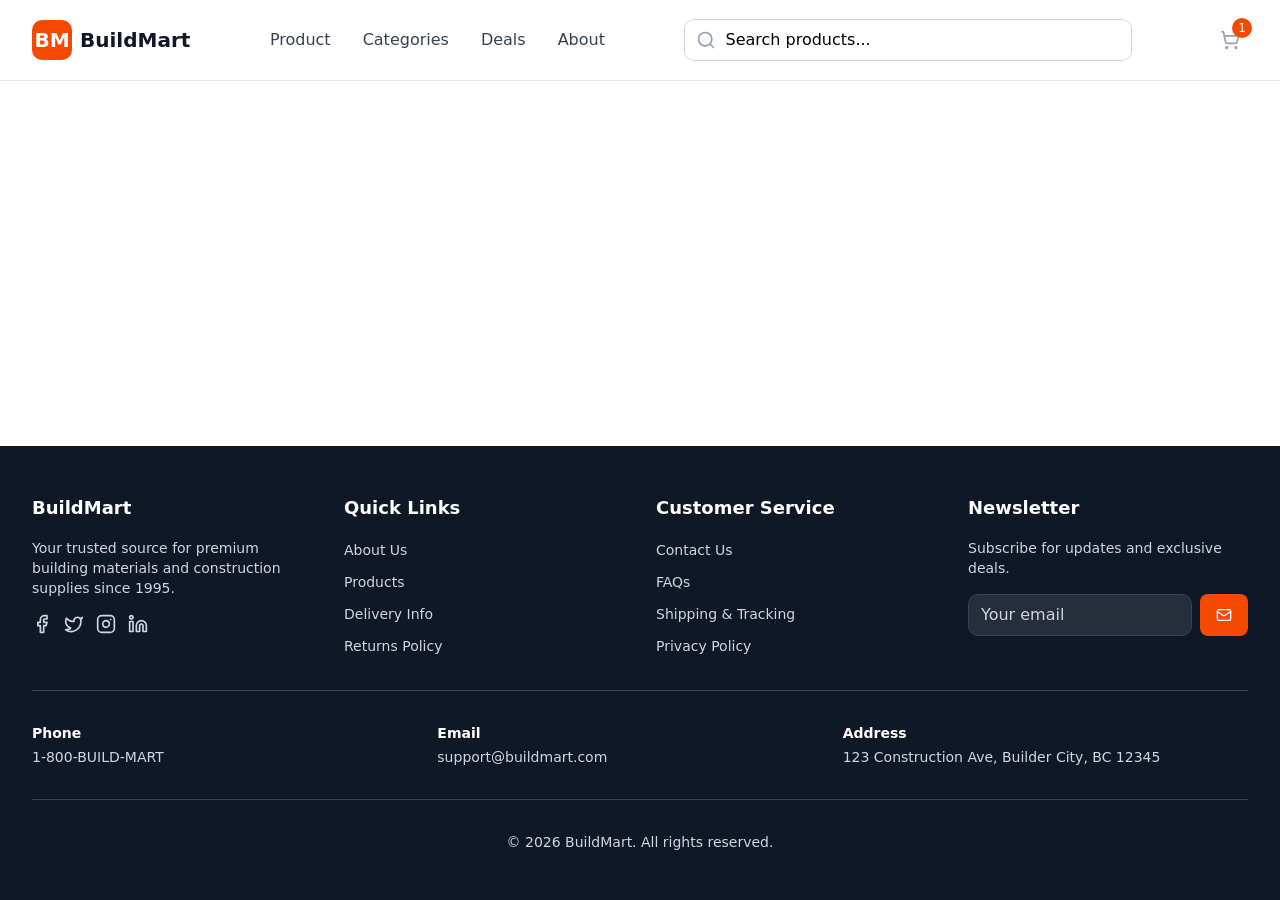
==== pages/about.html @ cc8337c7 "added deals page" ====
<!DOCTYPE html>
<html lang="en">
<head>
    <meta charset="UTF-8">
    <meta name="viewport" content="width=device-width, initial-scale=1.0">
    <title>E-commerce Website Design</title>
    <link rel="stylesheet" href="../style.css">
</head>
<body>
<div class="min-h-screen flex flex-col">
    <header class="sticky top-0 z-100  border-b border-gray-200 bg-white">
        <div class="max-w-7xl mx-auto px-4 md:px-6 lg:px-8">
            <div class="flex items-center justify-between h-16 md:h-20 gap-4">
                <a class="flex items-center flex-shrink-0 gap-2" href="../pages/index.html">
                    <div class="flex items-center justify-center size-10 rounded-[10px] bg-[#F54900]">
                        <span class="text-white font-bold text-xl ">BM</span>
                    </div>
                    <span class="hidden lg:block text-xl font-bold text-[#101828]">BuildMart</span>
                </a>
                <nav class="hidden md:flex items-center gap-8 ">
                    <a class="text-[#364153] hover:text-[#F54900] transition-colors" href="../pages/index.html">Product</a>
                    <a class="text-[#364153] hover:text-[#F54900] transition-colors" href="../pages/categories.html">Categories</a>
                    <a class="text-[#364153] hover:text-[#F54900] transition-colors" href="../pages/deals.html">Deals</a>
                    <a class="text-[#364153] hover:text-[#F54900] transition-colors" href="../pages/about.html">About</a>
                </nav>
                <div class="hidden md:flex flex-1 items-center max-w-md">
                    <div class="relative w-full">
                        <svg xmlns="http://www.w3.org/2000/svg" width="24" height="24" viewBox="0 0 24 24" fill="none" stroke="currentColor" stroke-width="2" stroke-linecap="round" stroke-linejoin="round" class="size-5 text-[#99A1AF] absolute left-3 top-1/2 -translate-y-1/2">
                            <path d="m21 21-4.34-4.34"/><circle cx="11" cy="11" r="8"/>
                        </svg>
                        <input type="text" placeholder="Search products..." class="w-full pl-10 py-2 pr-4 border border-[#D1D5DC] rounded-[10px] focus:outline-none  focus:ring-2 focus:ring-[#F54900] focus:border-transparent">
                    </div>
                </div>
                <div class="flex items-center flex-shrink-0 gap-3">
                    <button class="p-2 text-[#99A1AF] hover:text-[#F54900] transition-colors md:hidden">
                        <svg xmlns="http://www.w3.org/2000/svg" width="24" height="24" viewBox="0 0 24 24" fill="none" stroke="currentColor" stroke-width="2" stroke-linecap="round" stroke-linejoin="round" class="size-5 ">
                            <path d="m21 21-4.34-4.34"/><circle cx="11" cy="11" r="8"/>
                        </svg>
                    </button>
                    <a class="relative p-2 text-[#99A1AF] hover:text-[#F54900] transition-colors" href="../pages/cart.html">
                        <svg xmlns="http://www.w3.org/2000/svg" width="24" height="24" viewBox="0 0 24 24" fill="none" stroke="currentColor" stroke-width="2" stroke-linecap="round" stroke-linejoin="round" class="size-5 "><circle cx="8" cy="21" r="1"/><circle cx="19" cy="21" r="1"/>
                            <path d="M2.05 2.05h2l2.66 12.42a2 2 0 0 0 2 1.58h9.78a2 2 0 0 0 1.95-1.57l1.65-7.43H5.12"/>
                        </svg>
                        <span class="absolute flex items-center justify-center -top-1 -right-1 bg-[#F54900] text-white text-xs size-5 rounded-full">
                    1
                    </span>
                    </a>
                    <button class="p-2 text-[#99A1AF] hover:text-[#F54900] transition-colors md:hidden">
                        <svg xmlns="http://www.w3.org/2000/svg" width="24" height="24" viewBox="0 0 24 24" fill="none" stroke="currentColor" stroke-width="2" stroke-linecap="round" stroke-linejoin="round" class="size-5 "><path d="M4 5h16"/>
                            <path d="M4 12h16"/><path d="M4 19h16"/>
                        </svg>
                    </button>
                </div>
            </div>
        </div>
    </header>
    <main class="flex-1 bg-white text-[#4A5565]">
        <div class="max-w-7xl mx-auto px-4 md:px-6 lg:px-8 py-8">
        </div>
    </main>
    <footer class="bg-[#101828] text-[#D1D5DC] mt-auto w-full">
        <div class="flex flex-col max-w-7xl mx-auto  px-6 lg:px-8 py-12 gap-8">
            <div class="grid grid-cols-1 md:grid-cols-2 lg:grid-cols-4 gap-8 ">
                <div class="flex flex-col gap-4">
                    <h3 class="text-white font-bold text-lg">BuildMart</h3>
                    <p class="text-sm">Your trusted source for premium building materials and construction supplies since 1995.</p>
                    <div class="flex gap-3">
                        <a class="hover:text-[#F54900] transition" href="#">
                            <svg xmlns="http://www.w3.org/2000/svg" width="24" height="24" viewBox="0 0 24 24" fill="none" stroke="currentColor" stroke-width="2" stroke-linecap="round" stroke-linejoin="round" class="size-5">
                                <path d="M18 2h-3a5 5 0 0 0-5 5v3H7v4h3v8h4v-8h3l1-4h-4V7a1 1 0 0 1 1-1h3z"/>
                            </svg>
                        </a>
                        <a class="hover:text-[#F54900] transition" href="#">
                            <svg xmlns="http://www.w3.org/2000/svg" width="24" height="24" viewBox="0 0 24 24" fill="none" stroke="currentColor" stroke-width="2" stroke-linecap="round" stroke-linejoin="round" class="size-5">
                                <path d="M22 4s-.7 2.1-2 3.4c1.6 10-9.4 17.3-18 11.6 2.2.1 4.4-.6 6-2C3 15.5.5 9.6 3 5c2.2 2.6 5.6 4.1 9 4-.9-4.2 4-6.6 7-3.8 1.1 0 3-1.2 3-1.2z"/>
                            </svg>
                        </a>
                        <a class="hover:text-[#F54900] transition" href="#">
                            <svg xmlns="http://www.w3.org/2000/svg" width="24" height="24" viewBox="0 0 24 24" fill="none" stroke="currentColor" stroke-width="2" stroke-linecap="round" stroke-linejoin="round" class="size-5"><rect width="20" height="20" x="2" y="2" rx="5" ry="5"/>
                                <path d="M16 11.37A4 4 0 1 1 12.63 8 4 4 0 0 1 16 11.37z"/><line x1="17.5" x2="17.51" y1="6.5" y2="6.5"/>
                            </svg>
                        </a>
                        <a class="hover:text-[#F54900] transition" href="#">
                            <svg xmlns="http://www.w3.org/2000/svg" width="24" height="24" viewBox="0 0 24 24" fill="none" stroke="currentColor" stroke-width="2" stroke-linecap="round" stroke-linejoin="round" class="size-5">
                                <path d="M16 8a6 6 0 0 1 6 6v7h-4v-7a2 2 0 0 0-2-2 2 2 0 0 0-2 2v7h-4v-7a6 6 0 0 1 6-6z"/><rect width="4" height="12" x="2" y="9"/><circle cx="4" cy="4" r="2"/>
                            </svg>
                        </a>
                    </div>
                </div>
                <div class="flex flex-col gap-4">
                    <h3 class="text-white font-bold text-lg">Quick Links</h3>
                    <ul class="space-y-2">
                        <li>
                            <a href="#" class="hover:text-[#F54900] transition text-sm">About Us</a>
                        </li>
                        <li>
                            <a href="#" class="hover:text-[#F54900] transition text-sm">Products</a>
                        </li>
                        <li>
                            <a href="#" class="hover:text-[#F54900] transition text-sm">Delivery Info</a>
                        </li>
                        <li>
                            <a href="#" class="hover:text-[#F54900] transition text-sm">Returns Policy</a>
                        </li>
                    </ul>
                </div>
                <div class="flex flex-col gap-4">
                    <h3 class="text-white font-bold text-lg">Customer Service</h3>
                    <ul class="space-y-2">
                        <li>
                            <a href="#" class="hover:text-[#F54900] transition text-sm">Contact Us</a>
                        </li>
                        <li>
                            <a href="#" class="hover:text-[#F54900] transition text-sm">FAQs</a>
                        </li>
                        <li>
                            <a href="#" class="hover:text-[#F54900] transition text-sm">Shipping & Tracking</a>
                        </li>
                        <li>
                            <a href="#" class="hover:text-[#F54900] transition text-sm">Privacy Policy</a>
                        </li>
                    </ul>
                </div>
                <div class="flex flex-col gap-4">
                    <h3 class="text-white font-bold text-lg">Newsletter</h3>
                    <p class="text-sm">Subscribe for updates and exclusive deals.</p>
                    <div class="flex gap-2">
                        <input type="email" placeholder="Your email" class="flex-1 min-w-0 px-3 py-2 bg-[#262e3b] border border-[#364153] rounded-[10px] focus:outline-none  focus:ring-2 focus:ring-[#F54900] focus:border-transparent">
                        <button class="px-4 py-2 bg-[#F54900] hover:bg-[#b53600] text-white rounded-lg transition">
                            <svg xmlns="http://www.w3.org/2000/svg" width="24" height="24" viewBox="0 0 24 24" fill="none" stroke="currentColor" stroke-width="2" stroke-linecap="round" stroke-linejoin="round" class="size-4">
                                <path d="m22 7-8.991 5.727a2 2 0 0 1-2.009 0L2 7"/><rect x="2" y="4" width="20" height="16" rx="2"/>
                            </svg>
                        </button>
                    </div>
                </div>
            </div>
            <div class="pt-8 border-t border-[#364153]">
                <div class="grid grid-cols-1 md:grid-cols-3">
                    <div class="flex flex-col gap-1">
                        <p class="text-white font-semibold text-sm">Phone</p>
                        <p class="text-sm">1-800-BUILD-MART</p>
                    </div>
                    <div class="flex flex-col gap-1">
                        <p class="text-white font-semibold text-sm">Email</p>
                        <p class="text-sm">support@buildmart.com</p>
                    </div>
                    <div class="flex flex-col gap-1">
                        <p class="text-white font-semibold text-sm">Address</p>
                        <p class="text-sm">123 Construction Ave, Builder City, BC 12345</p>
                    </div>
                </div>
            </div>
            <div class="border-t border-[#364153] pt-8 text-sm text-center">
                <p>© 2026 BuildMart. All rights reserved.</p>
            </div>
        </div>
    </footer>
</div>
<script src="../scripts/script.js"></script>
</body>
</html>
---- style.css ----
/*! tailwindcss v4.2.1 | MIT License | https://tailwindcss.com */
@layer properties;
@layer theme, base, components, utilities;
@layer theme {
  :root, :host {
    --font-sans: ui-sans-serif, system-ui, sans-serif, "Apple Color Emoji",
      "Segoe UI Emoji", "Segoe UI Symbol", "Noto Color Emoji";
    --font-mono: ui-monospace, SFMono-Regular, Menlo, Monaco, Consolas, "Liberation Mono",
      "Courier New", monospace;
    --color-red-700: oklch(50.5% 0.213 27.518);
    --color-orange-600: oklch(64.6% 0.222 41.116);
    --color-orange-700: oklch(55.3% 0.195 38.402);
    --color-yellow-400: oklch(85.2% 0.199 91.936);
    --color-blue-500: oklch(62.3% 0.214 259.815);
    --color-blue-950: oklch(28.2% 0.091 267.935);
    --color-gray-100: oklch(96.7% 0.003 264.542);
    --color-gray-200: oklch(92.8% 0.006 264.531);
    --color-gray-300: oklch(87.2% 0.01 258.338);
    --color-gray-500: oklch(55.1% 0.027 264.364);
    --color-gray-600: oklch(44.6% 0.03 256.802);
    --color-gray-900: oklch(21% 0.034 264.665);
    --color-black: #000;
    --color-white: #fff;
    --spacing: 0.25rem;
    --container-md: 28rem;
    --container-7xl: 80rem;
    --text-xs: 0.75rem;
    --text-xs--line-height: calc(1 / 0.75);
    --text-sm: 0.875rem;
    --text-sm--line-height: calc(1.25 / 0.875);
    --text-lg: 1.125rem;
    --text-lg--line-height: calc(1.75 / 1.125);
    --text-xl: 1.25rem;
    --text-xl--line-height: calc(1.75 / 1.25);
    --text-2xl: 1.5rem;
    --text-2xl--line-height: calc(2 / 1.5);
    --text-4xl: 2.25rem;
    --text-4xl--line-height: calc(2.5 / 2.25);
    --font-weight-medium: 500;
    --font-weight-semibold: 600;
    --font-weight-bold: 700;
    --radius-lg: 0.5rem;
    --default-transition-duration: 150ms;
    --default-transition-timing-function: cubic-bezier(0.4, 0, 0.2, 1);
    --default-font-family: var(--font-sans);
    --default-mono-font-family: var(--font-mono);
  }
}
@layer base {
  *, ::after, ::before, ::backdrop, ::file-selector-button {
    box-sizing: border-box;
    margin: 0;
    padding: 0;
    border: 0 solid;
  }
  html, :host {
    line-height: 1.5;
    -webkit-text-size-adjust: 100%;
    tab-size: 4;
    font-family: var(--default-font-family, ui-sans-serif, system-ui, sans-serif, "Apple Color Emoji", "Segoe UI Emoji", "Segoe UI Symbol", "Noto Color Emoji");
    font-feature-settings: var(--default-font-feature-settings, normal);
    font-variation-settings: var(--default-font-variation-settings, normal);
    -webkit-tap-highlight-color: transparent;
  }
  hr {
    height: 0;
    color: inherit;
    border-top-width: 1px;
  }
  abbr:where([title]) {
    -webkit-text-decoration: underline dotted;
    text-decoration: underline dotted;
  }
  h1, h2, h3, h4, h5, h6 {
    font-size: inherit;
    font-weight: inherit;
  }
  a {
    color: inherit;
    -webkit-text-decoration: inherit;
    text-decoration: inherit;
  }
  b, strong {
    font-weight: bolder;
  }
  code, kbd, samp, pre {
    font-family: var(--default-mono-font-family, ui-monospace, SFMono-Regular, Menlo, Monaco, Consolas, "Liberation Mono", "Courier New", monospace);
    font-feature-settings: var(--default-mono-font-feature-settings, normal);
    font-variation-settings: var(--default-mono-font-variation-settings, normal);
    font-size: 1em;
  }
  small {
    font-size: 80%;
  }
  sub, sup {
    font-size: 75%;
    line-height: 0;
    position: relative;
    vertical-align: baseline;
  }
  sub {
    bottom: -0.25em;
  }
  sup {
    top: -0.5em;
  }
  table {
    text-indent: 0;
    border-color: inherit;
    border-collapse: collapse;
  }
  :-moz-focusring {
    outline: auto;
  }
  progress {
    vertical-align: baseline;
  }
  summary {
    display: list-item;
  }
  ol, ul, menu {
    list-style: none;
  }
  img, svg, video, canvas, audio, iframe, embed, object {
    display: block;
    vertical-align: middle;
  }
  img, video {
    max-width: 100%;
    height: auto;
  }
  button, input, select, optgroup, textarea, ::file-selector-button {
    font: inherit;
    font-feature-settings: inherit;
    font-variation-settings: inherit;
    letter-spacing: inherit;
    color: inherit;
    border-radius: 0;
    background-color: transparent;
    opacity: 1;
  }
  :where(select:is([multiple], [size])) optgroup {
    font-weight: bolder;
  }
  :where(select:is([multiple], [size])) optgroup option {
    padding-inline-start: 20px;
  }
  ::file-selector-button {
    margin-inline-end: 4px;
  }
  ::placeholder {
    opacity: 1;
  }
  @supports (not (-webkit-appearance: -apple-pay-button))  or (contain-intrinsic-size: 1px) {
    ::placeholder {
      color: currentcolor;
      @supports (color: color-mix(in lab, red, red)) {
        color: color-mix(in oklab, currentcolor 50%, transparent);
      }
    }
  }
  textarea {
    resize: vertical;
  }
  ::-webkit-search-decoration {
    -webkit-appearance: none;
  }
  ::-webkit-date-and-time-value {
    min-height: 1lh;
    text-align: inherit;
  }
  ::-webkit-datetime-edit {
    display: inline-flex;
  }
  ::-webkit-datetime-edit-fields-wrapper {
    padding: 0;
  }
  ::-webkit-datetime-edit, ::-webkit-datetime-edit-year-field, ::-webkit-datetime-edit-month-field, ::-webkit-datetime-edit-day-field, ::-webkit-datetime-edit-hour-field, ::-webkit-datetime-edit-minute-field, ::-webkit-datetime-edit-second-field, ::-webkit-datetime-edit-millisecond-field, ::-webkit-datetime-edit-meridiem-field {
    padding-block: 0;
  }
  ::-webkit-calendar-picker-indicator {
    line-height: 1;
  }
  :-moz-ui-invalid {
    box-shadow: none;
  }
  button, input:where([type="button"], [type="reset"], [type="submit"]), ::file-selector-button {
    appearance: button;
  }
  ::-webkit-inner-spin-button, ::-webkit-outer-spin-button {
    height: auto;
  }
  [hidden]:where(:not([hidden="until-found"])) {
    display: none !important;
  }
}
@layer utilities {
  .absolute {
    position: absolute;
  }
  .relative {
    position: relative;
  }
  .sticky {
    position: sticky;
  }
  .-top-1 {
    top: calc(var(--spacing) * -1);
  }
  .-top-2 {
    top: calc(var(--spacing) * -2);
  }
  .top-0 {
    top: calc(var(--spacing) * 0);
  }
  .top-1\/2 {
    top: calc(1 / 2 * 100%);
  }
  .-right-1 {
    right: calc(var(--spacing) * -1);
  }
  .-right-2 {
    right: calc(var(--spacing) * -2);
  }
  .left-3 {
    left: calc(var(--spacing) * 3);
  }
  .z-50 {
    z-index: 50;
  }
  .z-100 {
    z-index: 100;
  }
  .mx-auto {
    margin-inline: auto;
  }
  .mt-2 {
    margin-top: calc(var(--spacing) * 2);
  }
  .mt-4 {
    margin-top: calc(var(--spacing) * 4);
  }
  .mt-auto {
    margin-top: auto;
  }
  .mb-6 {
    margin-bottom: calc(var(--spacing) * 6);
  }
  .mb-8 {
    margin-bottom: calc(var(--spacing) * 8);
  }
  .mb-10 {
    margin-bottom: calc(var(--spacing) * 10);
  }
  .mb-12 {
    margin-bottom: calc(var(--spacing) * 12);
  }
  .ml-2 {
    margin-left: calc(var(--spacing) * 2);
  }
  .flex {
    display: flex;
  }
  .grid {
    display: grid;
  }
  .hidden {
    display: none;
  }
  .aspect-square {
    aspect-ratio: 1 / 1;
  }
  .size-3\.5 {
    width: calc(var(--spacing) * 3.5);
    height: calc(var(--spacing) * 3.5);
  }
  .size-4 {
    width: calc(var(--spacing) * 4);
    height: calc(var(--spacing) * 4);
  }
  .size-5 {
    width: calc(var(--spacing) * 5);
    height: calc(var(--spacing) * 5);
  }
  .size-6 {
    width: calc(var(--spacing) * 6);
    height: calc(var(--spacing) * 6);
  }
  .size-10 {
    width: calc(var(--spacing) * 10);
    height: calc(var(--spacing) * 10);
  }
  .h-16 {
    height: calc(var(--spacing) * 16);
  }
  .h-full {
    height: 100%;
  }
  .min-h-screen {
    min-height: 100vh;
  }
  .w-full {
    width: 100%;
  }
  .max-w-7xl {
    max-width: var(--container-7xl);
  }
  .max-w-md {
    max-width: var(--container-md);
  }
  .min-w-0 {
    min-width: calc(var(--spacing) * 0);
  }
  .flex-1 {
    flex: 1;
  }
  .flex-shrink-0 {
    flex-shrink: 0;
  }
  .-translate-y-1\/2 {
    --tw-translate-y: calc(calc(1 / 2 * 100%) * -1);
    translate: var(--tw-translate-x) var(--tw-translate-y);
  }
  .cursor-pointer {
    cursor: pointer;
  }
  .grid-cols-1 {
    grid-template-columns: repeat(1, minmax(0, 1fr));
  }
  .flex-col {
    flex-direction: column;
  }
  .flex-wrap {
    flex-wrap: wrap;
  }
  .items-center {
    align-items: center;
  }
  .items-end {
    align-items: flex-end;
  }
  .items-start {
    align-items: flex-start;
  }
  .justify-between {
    justify-content: space-between;
  }
  .justify-center {
    justify-content: center;
  }
  .gap-0\.5 {
    gap: calc(var(--spacing) * 0.5);
  }
  .gap-1 {
    gap: calc(var(--spacing) * 1);
  }
  .gap-2 {
    gap: calc(var(--spacing) * 2);
  }
  .gap-3 {
    gap: calc(var(--spacing) * 3);
  }
  .gap-4 {
    gap: calc(var(--spacing) * 4);
  }
  .gap-6 {
    gap: calc(var(--spacing) * 6);
  }
  .gap-8 {
    gap: calc(var(--spacing) * 8);
  }
  .space-y-2 {
    :where(& > :not(:last-child)) {
      --tw-space-y-reverse: 0;
      margin-block-start: calc(calc(var(--spacing) * 2) * var(--tw-space-y-reverse));
      margin-block-end: calc(calc(var(--spacing) * 2) * calc(1 - var(--tw-space-y-reverse)));
    }
  }
  .overflow-hidden {
    overflow: hidden;
  }
  .rounded-\[4px\] {
    border-radius: 4px;
  }
  .rounded-\[10px\] {
    border-radius: 10px;
  }
  .rounded-full {
    border-radius: calc(infinity * 1px);
  }
  .rounded-lg {
    border-radius: var(--radius-lg);
  }
  .border {
    border-style: var(--tw-border-style);
    border-width: 1px;
  }
  .border-4 {
    border-style: var(--tw-border-style);
    border-width: 4px;
  }
  .border-t {
    border-top-style: var(--tw-border-style);
    border-top-width: 1px;
  }
  .border-b {
    border-bottom-style: var(--tw-border-style);
    border-bottom-width: 1px;
  }
  .border-\[\#364153\] {
    border-color: #364153;
  }
  .border-\[\#D1D5DC\] {
    border-color: #D1D5DC;
  }
  .border-\[\#E5E7EB\] {
    border-color: #E5E7EB;
  }
  .border-\[\#F54900\] {
    border-color: #F54900;
  }
  .border-gray-200 {
    border-color: var(--color-gray-200);
  }
  .bg-\[\#262e3b\] {
    background-color: #262e3b;
  }
  .bg-\[\#101828\] {
    background-color: #101828;
  }
  .bg-\[\#F3F3F5\] {
    background-color: #F3F3F5;
  }
  .bg-\[\#F54900\] {
    background-color: #F54900;
  }
  .bg-gray-100 {
    background-color: var(--color-gray-100);
  }
  .bg-red-700 {
    background-color: var(--color-red-700);
  }
  .bg-white {
    background-color: var(--color-white);
  }
  .bg-linear-90 {
    --tw-gradient-position: 90deg;
    @supports (background-image: linear-gradient(in lab, red, red)) {
      --tw-gradient-position: 90deg in oklab;
    }
    background-image: linear-gradient(var(--tw-gradient-stops));
  }
  .bg-gradient-to-r {
    --tw-gradient-position: to right in oklab;
    background-image: linear-gradient(var(--tw-gradient-stops));
  }
  .from-\[\#F54900\] {
    --tw-gradient-from: #F54900;
    --tw-gradient-stops: var(--tw-gradient-via-stops, var(--tw-gradient-position), var(--tw-gradient-from) var(--tw-gradient-from-position), var(--tw-gradient-to) var(--tw-gradient-to-position));
  }
  .from-orange-600 {
    --tw-gradient-from: var(--color-orange-600);
    --tw-gradient-stops: var(--tw-gradient-via-stops, var(--tw-gradient-position), var(--tw-gradient-from) var(--tw-gradient-from-position), var(--tw-gradient-to) var(--tw-gradient-to-position));
  }
  .to-black {
    --tw-gradient-to: var(--color-black);
    --tw-gradient-stops: var(--tw-gradient-via-stops, var(--tw-gradient-position), var(--tw-gradient-from) var(--tw-gradient-from-position), var(--tw-gradient-to) var(--tw-gradient-to-position));
  }
  .to-blue-500 {
    --tw-gradient-to: var(--color-blue-500);
    --tw-gradient-stops: var(--tw-gradient-via-stops, var(--tw-gradient-position), var(--tw-gradient-from) var(--tw-gradient-from-position), var(--tw-gradient-to) var(--tw-gradient-to-position));
  }
  .to-blue-950 {
    --tw-gradient-to: var(--color-blue-950);
    --tw-gradient-stops: var(--tw-gradient-via-stops, var(--tw-gradient-position), var(--tw-gradient-from) var(--tw-gradient-from-position), var(--tw-gradient-to) var(--tw-gradient-to-position));
  }
  .to-red-700 {
    --tw-gradient-to: var(--color-red-700);
    --tw-gradient-stops: var(--tw-gradient-via-stops, var(--tw-gradient-position), var(--tw-gradient-from) var(--tw-gradient-from-position), var(--tw-gradient-to) var(--tw-gradient-to-position));
  }
  .fill-\[\#FDC700\] {
    fill: #FDC700;
  }
  .object-cover {
    object-fit: cover;
  }
  .p-2 {
    padding: calc(var(--spacing) * 2);
  }
  .p-4 {
    padding: calc(var(--spacing) * 4);
  }
  .p-6 {
    padding: calc(var(--spacing) * 6);
  }
  .p-8 {
    padding: calc(var(--spacing) * 8);
  }
  .px-3 {
    padding-inline: calc(var(--spacing) * 3);
  }
  .px-4 {
    padding-inline: calc(var(--spacing) * 4);
  }
  .px-6 {
    padding-inline: calc(var(--spacing) * 6);
  }
  .px-8 {
    padding-inline: calc(var(--spacing) * 8);
  }
  .py-1 {
    padding-block: calc(var(--spacing) * 1);
  }
  .py-2 {
    padding-block: calc(var(--spacing) * 2);
  }
  .py-3 {
    padding-block: calc(var(--spacing) * 3);
  }
  .py-8 {
    padding-block: calc(var(--spacing) * 8);
  }
  .py-12 {
    padding-block: calc(var(--spacing) * 12);
  }
  .pt-8 {
    padding-top: calc(var(--spacing) * 8);
  }
  .pr-4 {
    padding-right: calc(var(--spacing) * 4);
  }
  .pl-10 {
    padding-left: calc(var(--spacing) * 10);
  }
  .text-center {
    text-align: center;
  }
  .text-2xl {
    font-size: var(--text-2xl);
    line-height: var(--tw-leading, var(--text-2xl--line-height));
  }
  .text-4xl {
    font-size: var(--text-4xl);
    line-height: var(--tw-leading, var(--text-4xl--line-height));
  }
  .text-lg {
    font-size: var(--text-lg);
    line-height: var(--tw-leading, var(--text-lg--line-height));
  }
  .text-sm {
    font-size: var(--text-sm);
    line-height: var(--tw-leading, var(--text-sm--line-height));
  }
  .text-xl {
    font-size: var(--text-xl);
    line-height: var(--tw-leading, var(--text-xl--line-height));
  }
  .text-xs {
    font-size: var(--text-xs);
    line-height: var(--tw-leading, var(--text-xs--line-height));
  }
  .font-bold {
    --tw-font-weight: var(--font-weight-bold);
    font-weight: var(--font-weight-bold);
  }
  .font-medium {
    --tw-font-weight: var(--font-weight-medium);
    font-weight: var(--font-weight-medium);
  }
  .font-semibold {
    --tw-font-weight: var(--font-weight-semibold);
    font-weight: var(--font-weight-semibold);
  }
  .text-\[\#4A5565\] {
    color: #4A5565;
  }
  .text-\[\#6A7282\] {
    color: #6A7282;
  }
  .text-\[\#99A1AF\] {
    color: #99A1AF;
  }
  .text-\[\#101828\] {
    color: #101828;
  }
  .text-\[\#364153\] {
    color: #364153;
  }
  .text-\[\#D1D5DC\] {
    color: #D1D5DC;
  }
  .text-\[\#F54900\] {
    color: #F54900;
  }
  .text-\[\#FDC700\] {
    color: #FDC700;
  }
  .text-black {
    color: var(--color-black);
  }
  .text-current {
    color: currentcolor;
  }
  .text-white {
    color: var(--color-white);
  }
  .shadow-lg {
    --tw-shadow: 0 10px 15px -3px var(--tw-shadow-color, rgb(0 0 0 / 0.1)), 0 4px 6px -4px var(--tw-shadow-color, rgb(0 0 0 / 0.1));
    box-shadow: var(--tw-inset-shadow), var(--tw-inset-ring-shadow), var(--tw-ring-offset-shadow), var(--tw-ring-shadow), var(--tw-shadow);
  }
  .transition {
    transition-property: color, background-color, border-color, outline-color, text-decoration-color, fill, stroke, --tw-gradient-from, --tw-gradient-via, --tw-gradient-to, opacity, box-shadow, transform, translate, scale, rotate, filter, -webkit-backdrop-filter, backdrop-filter, display, content-visibility, overlay, pointer-events;
    transition-timing-function: var(--tw-ease, var(--default-transition-timing-function));
    transition-duration: var(--tw-duration, var(--default-transition-duration));
  }
  .transition-all {
    transition-property: all;
    transition-timing-function: var(--tw-ease, var(--default-transition-timing-function));
    transition-duration: var(--tw-duration, var(--default-transition-duration));
  }
  .transition-colors {
    transition-property: color, background-color, border-color, outline-color, text-decoration-color, fill, stroke, --tw-gradient-from, --tw-gradient-via, --tw-gradient-to;
    transition-timing-function: var(--tw-ease, var(--default-transition-timing-function));
    transition-duration: var(--tw-duration, var(--default-transition-duration));
  }
  .group-hover\:scale-105 {
    &:is(:where(.group):hover *) {
      @media (hover: hover) {
        --tw-scale-x: 105%;
        --tw-scale-y: 105%;
        --tw-scale-z: 105%;
        scale: var(--tw-scale-x) var(--tw-scale-y);
      }
    }
  }
  .group-hover\:text-\[\#F54900\] {
    &:is(:where(.group):hover *) {
      @media (hover: hover) {
        color: #F54900;
      }
    }
  }
  .hover\:border-\[\#b53600\] {
    &:hover {
      @media (hover: hover) {
        border-color: #b53600;
      }
    }
  }
  .hover\:bg-\[\#b53600\] {
    &:hover {
      @media (hover: hover) {
        background-color: #b53600;
      }
    }
  }
  .hover\:text-\[\#F54900\] {
    &:hover {
      @media (hover: hover) {
        color: #F54900;
      }
    }
  }
  .hover\:text-\[\#b53600\] {
    &:hover {
      @media (hover: hover) {
        color: #b53600;
      }
    }
  }
  .hover\:shadow-lg {
    &:hover {
      @media (hover: hover) {
        --tw-shadow: 0 10px 15px -3px var(--tw-shadow-color, rgb(0 0 0 / 0.1)), 0 4px 6px -4px var(--tw-shadow-color, rgb(0 0 0 / 0.1));
        box-shadow: var(--tw-inset-shadow), var(--tw-inset-ring-shadow), var(--tw-ring-offset-shadow), var(--tw-ring-shadow), var(--tw-shadow);
      }
    }
  }
  .focus\:border-transparent {
    &:focus {
      border-color: transparent;
    }
  }
  .focus\:ring-2 {
    &:focus {
      --tw-ring-shadow: var(--tw-ring-inset,) 0 0 0 calc(2px + var(--tw-ring-offset-width)) var(--tw-ring-color, currentcolor);
      box-shadow: var(--tw-inset-shadow), var(--tw-inset-ring-shadow), var(--tw-ring-offset-shadow), var(--tw-ring-shadow), var(--tw-shadow);
    }
  }
  .focus\:ring-\[\#F54900\] {
    &:focus {
      --tw-ring-color: #F54900;
    }
  }
  .focus\:outline-none {
    &:focus {
      --tw-outline-style: none;
      outline-style: none;
    }
  }
  .data-\[state\=checked\]\:flex {
    &[data-state="checked"] {
      display: flex;
    }
  }
  .data-\[state\=checked\]\:border-black {
    &[data-state="checked"] {
      border-color: var(--color-black);
    }
  }
  .data-\[state\=checked\]\:bg-black {
    &[data-state="checked"] {
      background-color: var(--color-black);
    }
  }
  .data-\[state\=checked\]\:text-white {
    &[data-state="checked"] {
      color: var(--color-white);
    }
  }
  .sm\:grid-cols-2 {
    @media (width >= 40rem) {
      grid-template-columns: repeat(2, minmax(0, 1fr));
    }
  }
  .md\:flex {
    @media (width >= 48rem) {
      display: flex;
    }
  }
  .md\:hidden {
    @media (width >= 48rem) {
      display: none;
    }
  }
  .md\:h-20 {
    @media (width >= 48rem) {
      height: calc(var(--spacing) * 20);
    }
  }
  .md\:grid-cols-2 {
    @media (width >= 48rem) {
      grid-template-columns: repeat(2, minmax(0, 1fr));
    }
  }
  .md\:grid-cols-3 {
    @media (width >= 48rem) {
      grid-template-columns: repeat(3, minmax(0, 1fr));
    }
  }
  .md\:flex-row {
    @media (width >= 48rem) {
      flex-direction: row;
    }
  }
  .md\:items-center {
    @media (width >= 48rem) {
      align-items: center;
    }
  }
  .md\:px-6 {
    @media (width >= 48rem) {
      padding-inline: calc(var(--spacing) * 6);
    }
  }
  .lg\:block {
    @media (width >= 64rem) {
      display: block;
    }
  }
  .lg\:grid-cols-3 {
    @media (width >= 64rem) {
      grid-template-columns: repeat(3, minmax(0, 1fr));
    }
  }
  .lg\:grid-cols-4 {
    @media (width >= 64rem) {
      grid-template-columns: repeat(4, minmax(0, 1fr));
    }
  }
  .lg\:px-8 {
    @media (width >= 64rem) {
      padding-inline: calc(var(--spacing) * 8);
    }
  }
}
@property --tw-translate-x {
  syntax: "*";
  inherits: false;
  initial-value: 0;
}
@property --tw-translate-y {
  syntax: "*";
  inherits: false;
  initial-value: 0;
}
@property --tw-translate-z {
  syntax: "*";
  inherits: false;
  initial-value: 0;
}
@property --tw-space-y-reverse {
  syntax: "*";
  inherits: false;
  initial-value: 0;
}
@property --tw-border-style {
  syntax: "*";
  inherits: false;
  initial-value: solid;
}
@property --tw-gradient-position {
  syntax: "*";
  inherits: false;
}
@property --tw-gradient-from {
  syntax: "<color>";
  inherits: false;
  initial-value: #0000;
}
@property --tw-gradient-via {
  syntax: "<color>";
  inherits: false;
  initial-value: #0000;
}
@property --tw-gradient-to {
  syntax: "<color>";
  inherits: false;
  initial-value: #0000;
}
@property --tw-gradient-stops {
  syntax: "*";
  inherits: false;
}
@property --tw-gradient-via-stops {
  syntax: "*";
  inherits: false;
}
@property --tw-gradient-from-position {
  syntax: "<length-percentage>";
  inherits: false;
  initial-value: 0%;
}
@property --tw-gradient-via-position {
  syntax: "<length-percentage>";
  inherits: false;
  initial-value: 50%;
}
@property --tw-gradient-to-position {
  syntax: "<length-percentage>";
  inherits: false;
  initial-value: 100%;
}
@property --tw-font-weight {
  syntax: "*";
  inherits: false;
}
@property --tw-shadow {
  syntax: "*";
  inherits: false;
  initial-value: 0 0 #0000;
}
@property --tw-shadow-color {
  syntax: "*";
  inherits: false;
}
@property --tw-shadow-alpha {
  syntax: "<percentage>";
  inherits: false;
  initial-value: 100%;
}
@property --tw-inset-shadow {
  syntax: "*";
  inherits: false;
  initial-value: 0 0 #0000;
}
@property --tw-inset-shadow-color {
  syntax: "*";
  inherits: false;
}
@property --tw-inset-shadow-alpha {
  syntax: "<percentage>";
  inherits: false;
  initial-value: 100%;
}
@property --tw-ring-color {
  syntax: "*";
  inherits: false;
}
@property --tw-ring-shadow {
  syntax: "*";
  inherits: false;
  initial-value: 0 0 #0000;
}
@property --tw-inset-ring-color {
  syntax: "*";
  inherits: false;
}
@property --tw-inset-ring-shadow {
  syntax: "*";
  inherits: false;
  initial-value: 0 0 #0000;
}
@property --tw-ring-inset {
  syntax: "*";
  inherits: false;
}
@property --tw-ring-offset-width {
  syntax: "<length>";
  inherits: false;
  initial-value: 0px;
}
@property --tw-ring-offset-color {
  syntax: "*";
  inherits: false;
  initial-value: #fff;
}
@property --tw-ring-offset-shadow {
  syntax: "*";
  inherits: false;
  initial-value: 0 0 #0000;
}
@property --tw-scale-x {
  syntax: "*";
  inherits: false;
  initial-value: 1;
}
@property --tw-scale-y {
  syntax: "*";
  inherits: false;
  initial-value: 1;
}
@property --tw-scale-z {
  syntax: "*";
  inherits: false;
  initial-value: 1;
}
@layer properties {
  @supports ((-webkit-hyphens: none) and (not (margin-trim: inline))) or ((-moz-orient: inline) and (not (color:rgb(from red r g b)))) {
    *, ::before, ::after, ::backdrop {
      --tw-translate-x: 0;
      --tw-translate-y: 0;
      --tw-translate-z: 0;
      --tw-space-y-reverse: 0;
      --tw-border-style: solid;
      --tw-gradient-position: initial;
      --tw-gradient-from: #0000;
      --tw-gradient-via: #0000;
      --tw-gradient-to: #0000;
      --tw-gradient-stops: initial;
      --tw-gradient-via-stops: initial;
      --tw-gradient-from-position: 0%;
      --tw-gradient-via-position: 50%;
      --tw-gradient-to-position: 100%;
      --tw-font-weight: initial;
      --tw-shadow: 0 0 #0000;
      --tw-shadow-color: initial;
      --tw-shadow-alpha: 100%;
      --tw-inset-shadow: 0 0 #0000;
      --tw-inset-shadow-color: initial;
      --tw-inset-shadow-alpha: 100%;
      --tw-ring-color: initial;
      --tw-ring-shadow: 0 0 #0000;
      --tw-inset-ring-color: initial;
      --tw-inset-ring-shadow: 0 0 #0000;
      --tw-ring-inset: initial;
      --tw-ring-offset-width: 0px;
      --tw-ring-offset-color: #fff;
      --tw-ring-offset-shadow: 0 0 #0000;
      --tw-scale-x: 1;
      --tw-scale-y: 1;
      --tw-scale-z: 1;
    }
  }
}
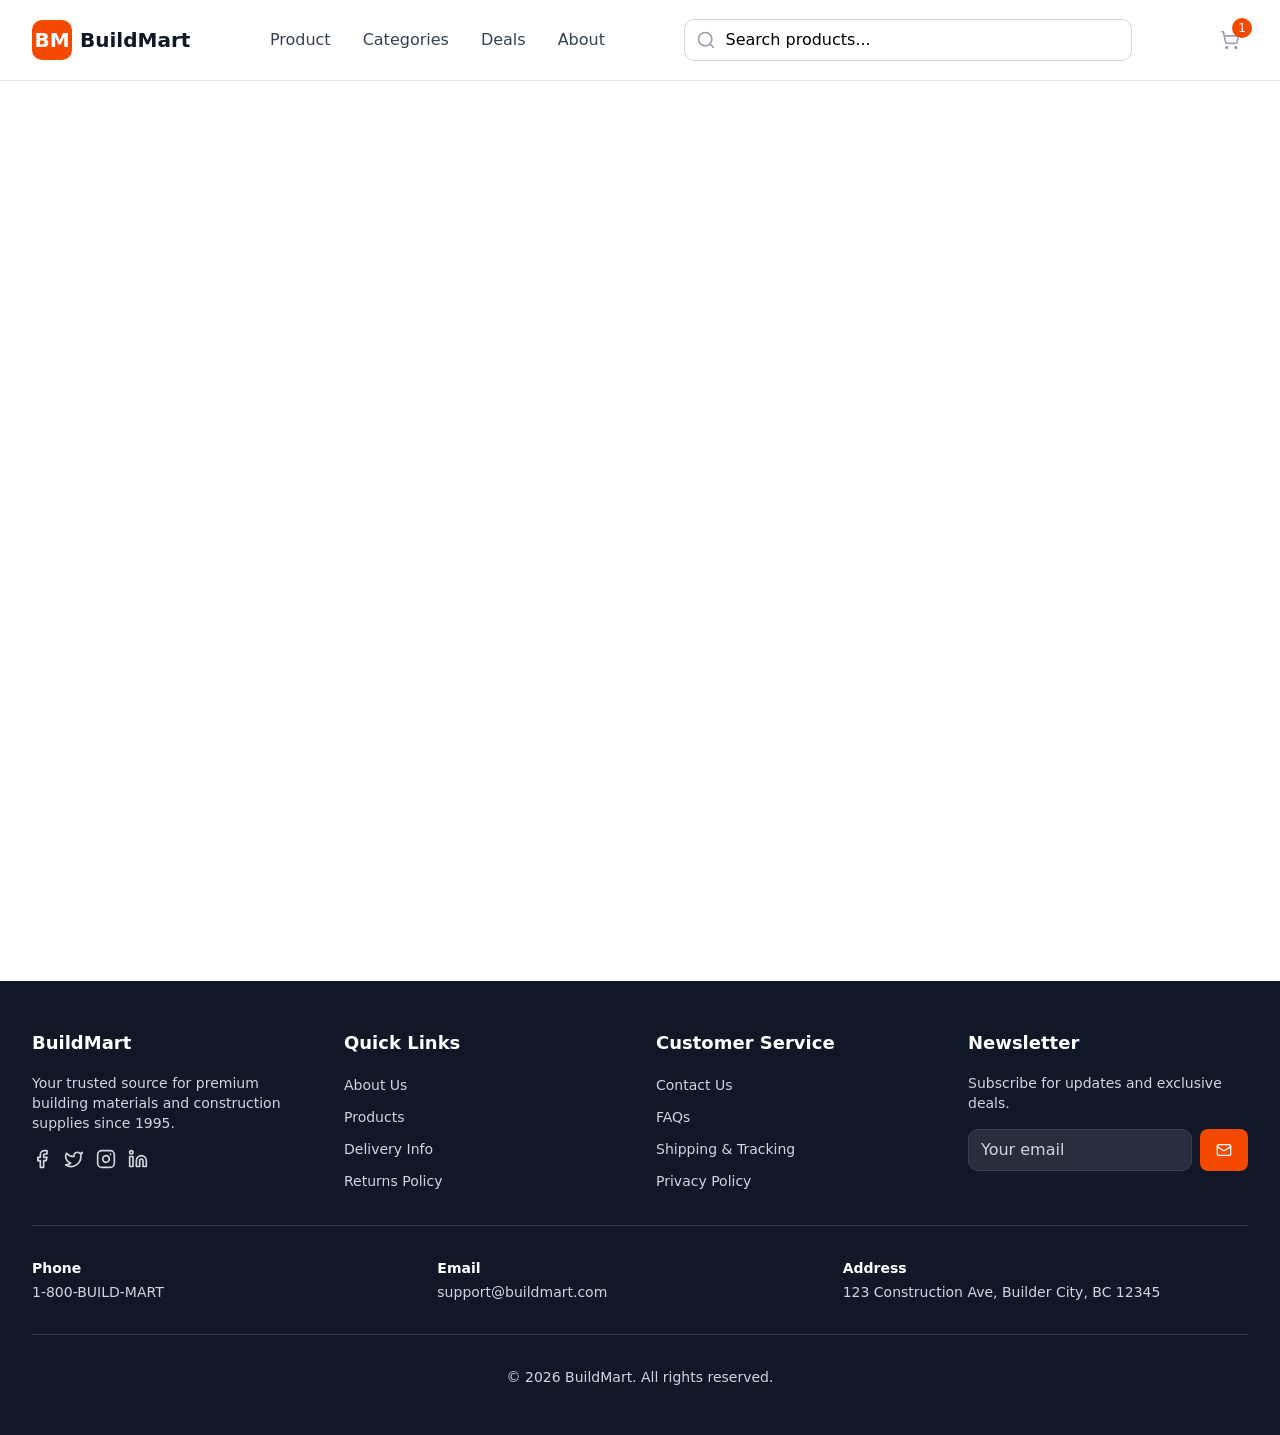
==== commit 600e1a36: "added categories page" ====
--- a/pages/about.html
+++ b/pages/about.html
@@ -55,7 +55,7 @@
         </div>
     </header>
     <main class="flex-1 bg-white text-[#4A5565]">
-        <div class="max-w-7xl mx-auto px-4 md:px-6 lg:px-8 py-8">
+        <div class="min-h-screen max-w-7xl mx-auto px-4 md:px-6 lg:px-8 py-8">
         </div>
     </main>
     <footer class="bg-[#101828] text-[#D1D5DC] mt-auto w-full">
--- a/style.css
+++ b/style.css
@@ -8,17 +8,8 @@
     --font-mono: ui-monospace, SFMono-Regular, Menlo, Monaco, Consolas, "Liberation Mono",
       "Courier New", monospace;
     --color-red-700: oklch(50.5% 0.213 27.518);
-    --color-orange-600: oklch(64.6% 0.222 41.116);
-    --color-orange-700: oklch(55.3% 0.195 38.402);
-    --color-yellow-400: oklch(85.2% 0.199 91.936);
-    --color-blue-500: oklch(62.3% 0.214 259.815);
-    --color-blue-950: oklch(28.2% 0.091 267.935);
     --color-gray-100: oklch(96.7% 0.003 264.542);
     --color-gray-200: oklch(92.8% 0.006 264.531);
-    --color-gray-300: oklch(87.2% 0.01 258.338);
-    --color-gray-500: oklch(55.1% 0.027 264.364);
-    --color-gray-600: oklch(44.6% 0.03 256.802);
-    --color-gray-900: oklch(21% 0.034 264.665);
     --color-black: #000;
     --color-white: #fff;
     --spacing: 0.25rem;
@@ -40,6 +31,7 @@
     --font-weight-semibold: 600;
     --font-weight-bold: 700;
     --radius-lg: 0.5rem;
+    --aspect-video: 16 / 9;
     --default-transition-duration: 150ms;
     --default-transition-timing-function: cubic-bezier(0.4, 0, 0.2, 1);
     --default-font-family: var(--font-sans);
@@ -204,6 +196,9 @@
   .sticky {
     position: sticky;
   }
+  .inset-0 {
+    inset: calc(var(--spacing) * 0);
+  }
   .-top-1 {
     top: calc(var(--spacing) * -1);
   }
@@ -249,9 +244,6 @@
   .mb-8 {
     margin-bottom: calc(var(--spacing) * 8);
   }
-  .mb-10 {
-    margin-bottom: calc(var(--spacing) * 10);
-  }
   .mb-12 {
     margin-bottom: calc(var(--spacing) * 12);
   }
@@ -269,6 +261,9 @@
   }
   .aspect-square {
     aspect-ratio: 1 / 1;
+  }
+  .aspect-video {
+    aspect-ratio: var(--aspect-video);
   }
   .size-3\.5 {
     width: calc(var(--spacing) * 3.5);
@@ -395,10 +390,6 @@
     border-style: var(--tw-border-style);
     border-width: 1px;
   }
-  .border-4 {
-    border-style: var(--tw-border-style);
-    border-width: 4px;
-  }
   .border-t {
     border-top-style: var(--tw-border-style);
     border-top-width: 1px;
@@ -443,39 +434,23 @@
   .bg-white {
     background-color: var(--color-white);
   }
-  .bg-linear-90 {
-    --tw-gradient-position: 90deg;
-    @supports (background-image: linear-gradient(in lab, red, red)) {
-      --tw-gradient-position: 90deg in oklab;
-    }
+  .bg-gradient-to-t {
+    --tw-gradient-position: to top in oklab;
     background-image: linear-gradient(var(--tw-gradient-stops));
   }
-  .bg-gradient-to-r {
-    --tw-gradient-position: to right in oklab;
-    background-image: linear-gradient(var(--tw-gradient-stops));
-  }
-  .from-\[\#F54900\] {
-    --tw-gradient-from: #F54900;
+  .from-black {
+    --tw-gradient-from: var(--color-black);
     --tw-gradient-stops: var(--tw-gradient-via-stops, var(--tw-gradient-position), var(--tw-gradient-from) var(--tw-gradient-from-position), var(--tw-gradient-to) var(--tw-gradient-to-position));
   }
-  .from-orange-600 {
-    --tw-gradient-from: var(--color-orange-600);
+  .from-black\/70 {
+    --tw-gradient-from: color-mix(in srgb, #000 70%, transparent);
+    @supports (color: color-mix(in lab, red, red)) {
+      --tw-gradient-from: color-mix(in oklab, var(--color-black) 70%, transparent);
+    }
     --tw-gradient-stops: var(--tw-gradient-via-stops, var(--tw-gradient-position), var(--tw-gradient-from) var(--tw-gradient-from-position), var(--tw-gradient-to) var(--tw-gradient-to-position));
   }
-  .to-black {
-    --tw-gradient-to: var(--color-black);
-    --tw-gradient-stops: var(--tw-gradient-via-stops, var(--tw-gradient-position), var(--tw-gradient-from) var(--tw-gradient-from-position), var(--tw-gradient-to) var(--tw-gradient-to-position));
-  }
-  .to-blue-500 {
-    --tw-gradient-to: var(--color-blue-500);
-    --tw-gradient-stops: var(--tw-gradient-via-stops, var(--tw-gradient-position), var(--tw-gradient-from) var(--tw-gradient-from-position), var(--tw-gradient-to) var(--tw-gradient-to-position));
-  }
-  .to-blue-950 {
-    --tw-gradient-to: var(--color-blue-950);
-    --tw-gradient-stops: var(--tw-gradient-via-stops, var(--tw-gradient-position), var(--tw-gradient-from) var(--tw-gradient-from-position), var(--tw-gradient-to) var(--tw-gradient-to-position));
-  }
-  .to-red-700 {
-    --tw-gradient-to: var(--color-red-700);
+  .to-transparent {
+    --tw-gradient-to: transparent;
     --tw-gradient-stops: var(--tw-gradient-via-stops, var(--tw-gradient-position), var(--tw-gradient-from) var(--tw-gradient-from-position), var(--tw-gradient-to) var(--tw-gradient-to-position));
   }
   .fill-\[\#FDC700\] {
@@ -622,6 +597,20 @@
     transition-property: color, background-color, border-color, outline-color, text-decoration-color, fill, stroke, --tw-gradient-from, --tw-gradient-via, --tw-gradient-to;
     transition-timing-function: var(--tw-ease, var(--default-transition-timing-function));
     transition-duration: var(--tw-duration, var(--default-transition-duration));
+  }
+  .transition-shadow {
+    transition-property: box-shadow;
+    transition-timing-function: var(--tw-ease, var(--default-transition-timing-function));
+    transition-duration: var(--tw-duration, var(--default-transition-duration));
+  }
+  .transition-transform {
+    transition-property: transform, translate, scale, rotate;
+    transition-timing-function: var(--tw-ease, var(--default-transition-timing-function));
+    transition-duration: var(--tw-duration, var(--default-transition-duration));
+  }
+  .duration-300 {
+    --tw-duration: 300ms;
+    transition-duration: 300ms;
   }
   .group-hover\:scale-105 {
     &:is(:where(.group):hover *) {
@@ -919,6 +908,10 @@
   syntax: "*";
   inherits: false;
   initial-value: 0 0 #0000;
+}
+@property --tw-duration {
+  syntax: "*";
+  inherits: false;
 }
 @property --tw-scale-x {
   syntax: "*";
@@ -967,6 +960,7 @@
       --tw-ring-offset-width: 0px;
       --tw-ring-offset-color: #fff;
       --tw-ring-offset-shadow: 0 0 #0000;
+      --tw-duration: initial;
       --tw-scale-x: 1;
       --tw-scale-y: 1;
       --tw-scale-z: 1;
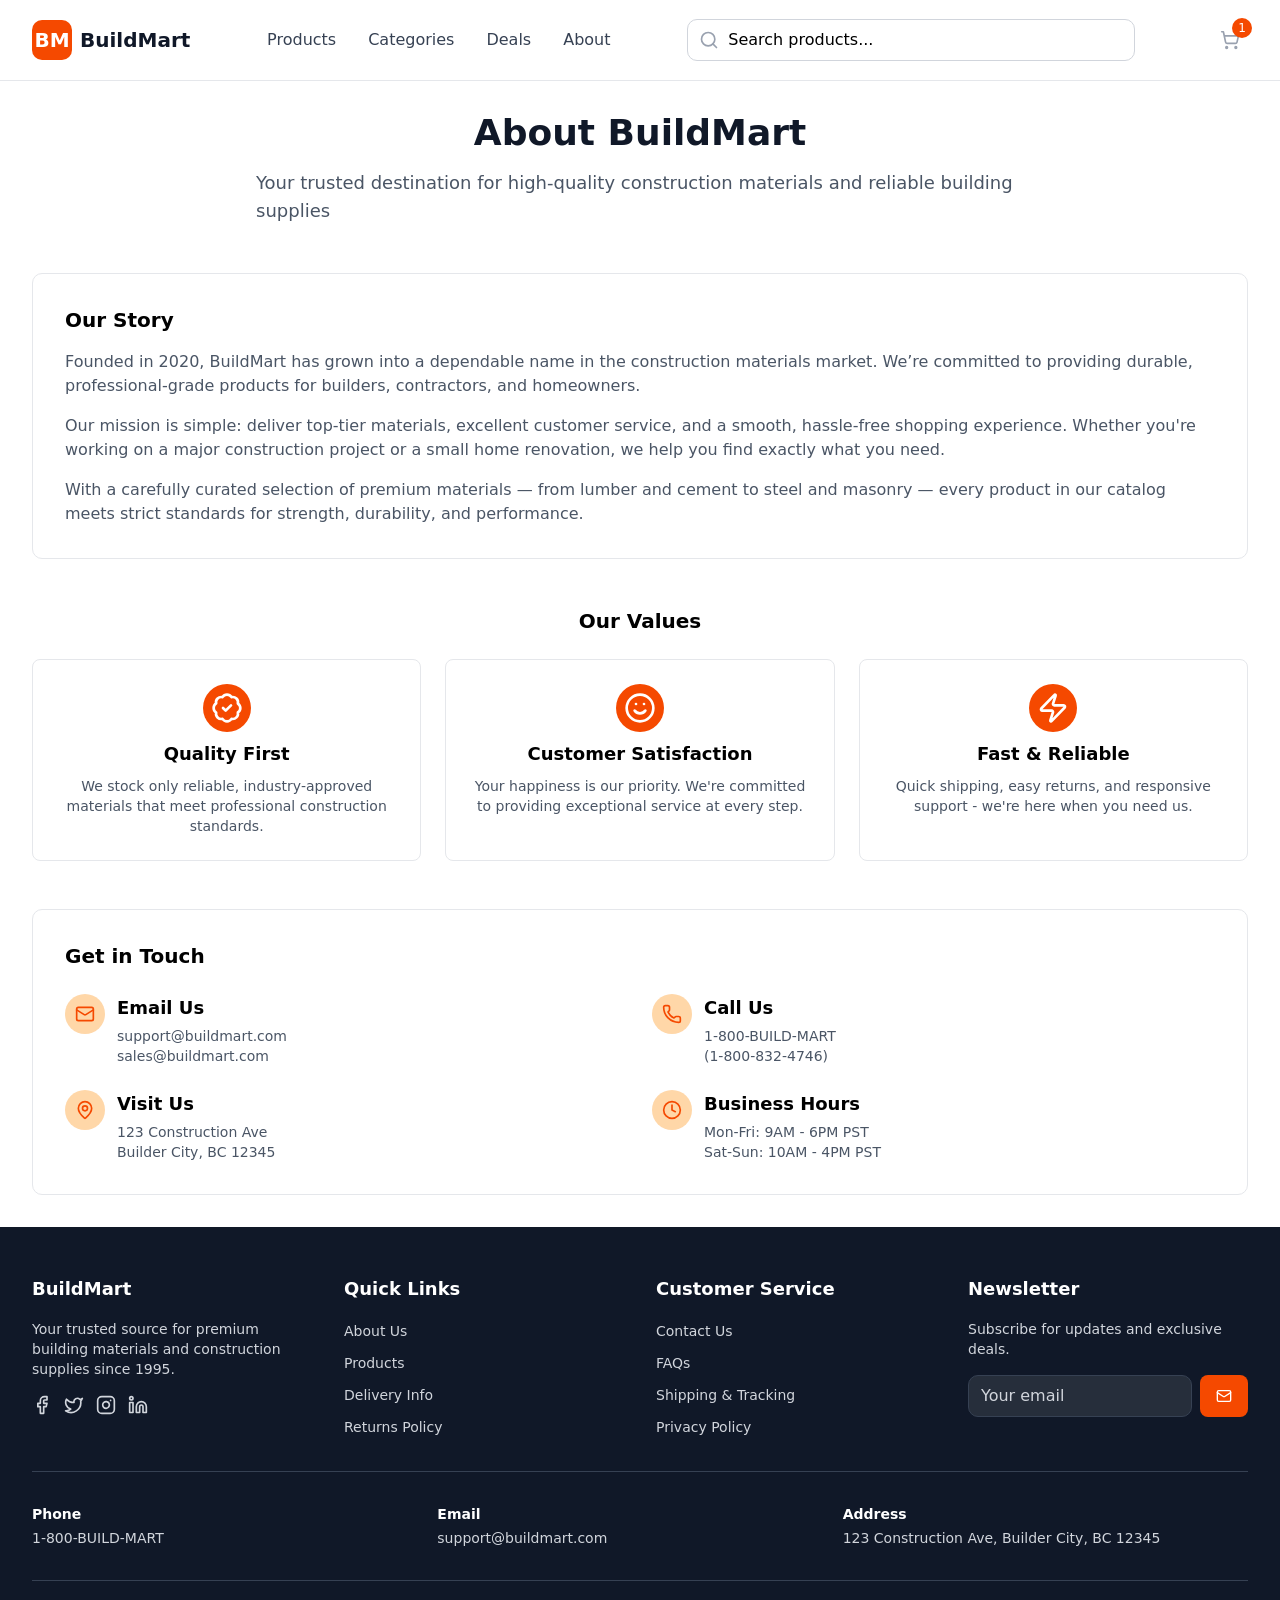
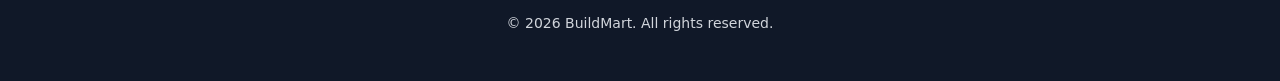
==== commit 50977214: "Added cart" ====
--- a/pages/about.html
+++ b/pages/about.html
@@ -8,7 +8,7 @@
 </head>
 <body>
 <div class="min-h-screen flex flex-col">
-    <header class="sticky top-0 z-100  border-b border-gray-200 bg-white">
+    <header class="sticky top-0 z-100  border-b border-[#E5E7EB] bg-white">
         <div class="max-w-7xl mx-auto px-4 md:px-6 lg:px-8">
             <div class="flex items-center justify-between h-16 md:h-20 gap-4">
                 <a class="flex items-center flex-shrink-0 gap-2" href="../pages/index.html">
@@ -18,7 +18,7 @@
                     <span class="hidden lg:block text-xl font-bold text-[#101828]">BuildMart</span>
                 </a>
                 <nav class="hidden md:flex items-center gap-8 ">
-                    <a class="text-[#364153] hover:text-[#F54900] transition-colors" href="../pages/index.html">Product</a>
+                    <a class="text-[#364153] hover:text-[#F54900] transition-colors" href="../pages/index.html">Products</a>
                     <a class="text-[#364153] hover:text-[#F54900] transition-colors" href="../pages/categories.html">Categories</a>
                     <a class="text-[#364153] hover:text-[#F54900] transition-colors" href="../pages/deals.html">Deals</a>
                     <a class="text-[#364153] hover:text-[#F54900] transition-colors" href="../pages/about.html">About</a>
@@ -56,6 +56,101 @@
     </header>
     <main class="flex-1 bg-white text-[#4A5565]">
         <div class="min-h-screen max-w-7xl mx-auto px-4 md:px-6 lg:px-8 py-8">
+            <div class="flex flex-col gap-4 items-center mb-12">
+                <h1 class="text-4xl font-bold text-[#101828]">About BuildMart</h1>
+                <p class="text-lg max-w-3xl mx-auto">Your trusted destination for high‑quality construction materials and reliable building supplies</p>
+            </div>
+            <div class="flex flex-col gap-4 bg-white p-8 border border-[#E5E7EB] rounded-[10px] mb-12">
+                <h2 class="text-black font-bold text-xl">Our Story</h2>
+                <p>Founded in 2020, BuildMart has grown into a dependable name in the construction materials market. We’re committed to providing durable, professional‑grade products for builders, contractors, and homeowners.</p>
+                <p>Our mission is simple: deliver top‑tier materials, excellent customer service, and a smooth, hassle‑free shopping experience. Whether you're working on a major construction project or a small home renovation, we help you find exactly what you need.</p>
+                <p>With a carefully curated selection of premium materials — from lumber and cement to steel and masonry — every product in our catalog meets strict standards for strength, durability, and performance.</p>
+            </div>
+            <div class="mb-12">
+                <h2 class="mb-6 text-center text-black font-bold text-xl">Our Values</h2>
+                <div class="grid grid-cols-1 md:grid-cols-3 gap-6">
+                    <div class="flex flex-col gap-2 items-center rounded-lg border border-[#E5E7EB] bg-white p-6">
+                        <div class="flex items-center justify-center h-12 w-12 rounded-full bg-[#F54900]">
+                            <svg xmlns="http://www.w3.org/2000/svg" width="24" height="24" viewBox="0 0 24 24" fill="none" stroke="currentColor" stroke-width="2" stroke-linecap="round" stroke-linejoin="round" class="text-white size-8"><path d="M3.85 8.62a4 4 0 0 1 4.78-4.77 4 4 0 0 1 6.74 0 4 4 0 0 1 4.78 4.78 4 4 0 0 1 0 6.74 4 4 0 0 1-4.77 4.78 4 4 0 0 1-6.75 0 4 4 0 0 1-4.78-4.77 4 4 0 0 1 0-6.76Z"/>
+                                <path d="m9 12 2 2 4-4"/>
+                            </svg>
+                        </div>
+                        <h3 class="text-black font-bold text-lg">Quality First</h3>
+                        <p class="text-center text-sm">We stock only reliable, industry‑approved materials that meet professional construction standards.</p>
+                    </div>
+                    <div class="flex flex-col gap-2 items-center rounded-lg border border-[#E5E7EB] bg-white p-6">
+                        <div class="flex items-center justify-center h-12 w-12 rounded-full bg-[#F54900]">
+                            <svg xmlns="http://www.w3.org/2000/svg" width="24" height="24" viewBox="0 0 24 24" fill="none" stroke="currentColor" stroke-width="2" stroke-linecap="round" stroke-linejoin="round" class="text-white size-8"><circle cx="12" cy="12" r="10"/>
+                                <path d="M8 14s1.5 2 4 2 4-2 4-2"/><line x1="9" x2="9.01" y1="9" y2="9"/><line x1="15" x2="15.01" y1="9" y2="9"/>
+                            </svg>
+                        </div>
+                        <h3 class="text-black font-bold text-lg">Customer Satisfaction</h3>
+                        <p class="text-center text-sm">Your happiness is our priority. We're committed to providing exceptional service at every step.</p>
+                    </div>
+                    <div class="flex flex-col gap-2 items-center rounded-lg border border-[#E5E7EB] bg-white p-6">
+                        <div class="flex items-center justify-center h-12 w-12 rounded-full bg-[#F54900]">
+                            <svg xmlns="http://www.w3.org/2000/svg" width="24" height="24" viewBox="0 0 24 24" fill="none" stroke="currentColor" stroke-width="2" stroke-linecap="round" stroke-linejoin="round" class="text-white size-8">
+                                <path d="M4 14a1 1 0 0 1-.78-1.63l9.9-10.2a.5.5 0 0 1 .86.46l-1.92 6.02A1 1 0 0 0 13 10h7a1 1 0 0 1 .78 1.63l-9.9 10.2a.5.5 0 0 1-.86-.46l1.92-6.02A1 1 0 0 0 11 14z"/>
+                            </svg>
+                        </div>
+                        <h3 class="text-black font-bold text-lg">Fast & Reliable</h3>
+                        <p class="text-center text-sm">Quick shipping, easy returns, and responsive support - we're here when you need us.</p>
+                    </div>
+                </div>
+            </div>
+            <div class="flex flex-col gap-6 bg-white p-8 border border-[#E5E7EB] rounded-[10px]">
+                <h2 class="text-black font-bold text-xl">Get in Touch</h2>
+                <div class="grid grid-cols-1 md:grid-cols-2 gap-6">
+                    <div class="flex items-start gap-3">
+                        <div class="flex items-center justify-center h-10 w-10 rounded-full bg-orange-200">
+                            <svg xmlns="http://www.w3.org/2000/svg" width="24" height="24" viewBox="0 0 24 24" fill="none" stroke="currentColor" stroke-width="2" stroke-linecap="round" stroke-linejoin="round" class="text-[#F54900] size-5">
+                                <path d="m22 7-8.991 5.727a2 2 0 0 1-2.009 0L2 7"/><rect x="2" y="4" width="20" height="16" rx="2"/>
+                            </svg>
+                        </div>
+                        <div>
+                            <h3 class="text-black text-lg font-semibold mb-1">Email Us</h3>
+                            <p class="text-sm">support@buildmart.com</p>
+                            <p class="text-sm">sales@buildmart.com</p>
+                        </div>
+                    </div>
+                    <div class="flex items-start gap-3">
+                        <div class="flex items-center justify-center h-10 w-10 rounded-full bg-orange-200">
+                            <svg xmlns="http://www.w3.org/2000/svg" width="24" height="24" viewBox="0 0 24 24" fill="none" stroke="currentColor" stroke-width="2" stroke-linecap="round" stroke-linejoin="round" class="text-[#F54900] size-5">
+                                <path d="M13.832 16.568a1 1 0 0 0 1.213-.303l.355-.465A2 2 0 0 1 17 15h3a2 2 0 0 1 2 2v3a2 2 0 0 1-2 2A18 18 0 0 1 2 4a2 2 0 0 1 2-2h3a2 2 0 0 1 2 2v3a2 2 0 0 1-.8 1.6l-.468.351a1 1 0 0 0-.292 1.233 14 14 0 0 0 6.392 6.384"/>
+                            </svg>
+                        </div>
+                        <div>
+                            <h3 class="text-black text-lg font-semibold mb-1">Call Us</h3>
+                            <p class="text-sm">1-800-BUILD-MART</p>
+                            <p class="text-sm">(1-800-832-4746)</p>
+                        </div>
+                    </div>
+                    <div class="flex items-start gap-3">
+                        <div class="flex items-center justify-center h-10 w-10 rounded-full bg-orange-200">
+                            <svg xmlns="http://www.w3.org/2000/svg" width="24" height="24" viewBox="0 0 24 24" fill="none" stroke="currentColor" stroke-width="2" stroke-linecap="round" stroke-linejoin="round" class="text-[#F54900] size-5">
+                                <path d="M20 10c0 4.993-5.539 10.193-7.399 11.799a1 1 0 0 1-1.202 0C9.539 20.193 4 14.993 4 10a8 8 0 0 1 16 0"/><circle cx="12" cy="10" r="3"/>
+                            </svg>
+                        </div>
+                        <div>
+                            <h3 class="text-black text-lg font-semibold mb-1">Visit Us</h3>
+                            <p class="text-sm">123 Construction Ave</p>
+                            <p class="text-sm">Builder City, BC 12345</p>
+                        </div>
+                    </div>
+                    <div class="flex items-start gap-3">
+                        <div class="flex items-center justify-center h-10 w-10 rounded-full bg-orange-200">
+                            <svg xmlns="http://www.w3.org/2000/svg" width="24" height="24" viewBox="0 0 24 24" fill="none" stroke="currentColor" stroke-width="2" stroke-linecap="round" stroke-linejoin="round" class="text-[#F54900] size-5"><circle cx="12" cy="12" r="10"/>
+                                <path d="M12 6v6l4 2"/>
+                            </svg>
+                        </div>
+                        <div>
+                            <h3 class="text-black text-lg font-semibold mb-1">Business Hours</h3>
+                            <p class="text-sm">Mon-Fri: 9AM - 6PM PST</p>
+                            <p class="text-sm">Sat-Sun: 10AM - 4PM PST</p>
+                        </div>
+                    </div>
+                </div>
+            </div>
         </div>
     </main>
     <footer class="bg-[#101828] text-[#D1D5DC] mt-auto w-full">
@@ -156,6 +251,5 @@
         </div>
     </footer>
 </div>
-<script src="../scripts/script.js"></script>
 </body>
 </html>
--- a/style.css
+++ b/style.css
@@ -7,30 +7,51 @@
       "Segoe UI Emoji", "Segoe UI Symbol", "Noto Color Emoji";
     --font-mono: ui-monospace, SFMono-Regular, Menlo, Monaco, Consolas, "Liberation Mono",
       "Courier New", monospace;
+    --color-red-600: oklch(57.7% 0.245 27.325);
     --color-red-700: oklch(50.5% 0.213 27.518);
+    --color-red-800: oklch(44.4% 0.177 26.899);
+    --color-orange-200: oklch(90.1% 0.076 70.697);
+    --color-orange-500: oklch(70.5% 0.213 47.604);
+    --color-orange-600: oklch(64.6% 0.222 41.116);
+    --color-orange-700: oklch(55.3% 0.195 38.402);
+    --color-green-600: oklch(62.7% 0.194 149.214);
+    --color-green-700: oklch(52.7% 0.154 150.069);
+    --color-gray-50: oklch(98.5% 0.002 247.839);
     --color-gray-100: oklch(96.7% 0.003 264.542);
     --color-gray-200: oklch(92.8% 0.006 264.531);
+    --color-gray-300: oklch(87.2% 0.01 258.338);
+    --color-gray-600: oklch(44.6% 0.03 256.802);
+    --color-gray-700: oklch(37.3% 0.034 259.733);
+    --color-gray-900: oklch(21% 0.034 264.665);
     --color-black: #000;
     --color-white: #fff;
     --spacing: 0.25rem;
     --container-md: 28rem;
+    --container-3xl: 48rem;
     --container-7xl: 80rem;
     --text-xs: 0.75rem;
     --text-xs--line-height: calc(1 / 0.75);
     --text-sm: 0.875rem;
     --text-sm--line-height: calc(1.25 / 0.875);
+    --text-base: 1rem;
+    --text-base--line-height: calc(1.5 / 1);
     --text-lg: 1.125rem;
     --text-lg--line-height: calc(1.75 / 1.125);
     --text-xl: 1.25rem;
     --text-xl--line-height: calc(1.75 / 1.25);
     --text-2xl: 1.5rem;
     --text-2xl--line-height: calc(2 / 1.5);
+    --text-3xl: 1.875rem;
+    --text-3xl--line-height: calc(2.25 / 1.875);
     --text-4xl: 2.25rem;
     --text-4xl--line-height: calc(2.5 / 2.25);
     --font-weight-medium: 500;
     --font-weight-semibold: 600;
     --font-weight-bold: 700;
+    --tracking-wide: 0.025em;
+    --leading-relaxed: 1.625;
     --radius-lg: 0.5rem;
+    --radius-xl: 0.75rem;
     --aspect-video: 16 / 9;
     --default-transition-duration: 150ms;
     --default-transition-timing-function: cubic-bezier(0.4, 0, 0.2, 1);
@@ -211,33 +232,96 @@
   .top-1\/2 {
     top: calc(1 / 2 * 100%);
   }
+  .top-24 {
+    top: calc(var(--spacing) * 24);
+  }
   .-right-1 {
     right: calc(var(--spacing) * -1);
   }
   .-right-2 {
     right: calc(var(--spacing) * -2);
   }
+  .right-4 {
+    right: calc(var(--spacing) * 4);
+  }
   .left-3 {
     left: calc(var(--spacing) * 3);
   }
+  .left-4 {
+    left: calc(var(--spacing) * 4);
+  }
   .z-50 {
     z-index: 50;
   }
   .z-100 {
     z-index: 100;
   }
+  .col-span-2 {
+    grid-column: span 2 / span 2;
+  }
+  .col-span-6 {
+    grid-column: span 6 / span 6;
+  }
+  .container {
+    width: 100%;
+    @media (width >= 40rem) {
+      max-width: 40rem;
+    }
+    @media (width >= 48rem) {
+      max-width: 48rem;
+    }
+    @media (width >= 64rem) {
+      max-width: 64rem;
+    }
+    @media (width >= 80rem) {
+      max-width: 80rem;
+    }
+    @media (width >= 96rem) {
+      max-width: 96rem;
+    }
+  }
+  .mx-1 {
+    margin-inline: calc(var(--spacing) * 1);
+  }
   .mx-auto {
     margin-inline: auto;
   }
+  .mt-0\.5 {
+    margin-top: calc(var(--spacing) * 0.5);
+  }
+  .mt-1 {
+    margin-top: calc(var(--spacing) * 1);
+  }
   .mt-2 {
     margin-top: calc(var(--spacing) * 2);
   }
   .mt-4 {
     margin-top: calc(var(--spacing) * 4);
   }
+  .mt-6 {
+    margin-top: calc(var(--spacing) * 6);
+  }
+  .mt-8 {
+    margin-top: calc(var(--spacing) * 8);
+  }
+  .mt-16 {
+    margin-top: calc(var(--spacing) * 16);
+  }
   .mt-auto {
     margin-top: auto;
   }
+  .mb-1 {
+    margin-bottom: calc(var(--spacing) * 1);
+  }
+  .mb-2 {
+    margin-bottom: calc(var(--spacing) * 2);
+  }
+  .mb-3 {
+    margin-bottom: calc(var(--spacing) * 3);
+  }
+  .mb-4 {
+    margin-bottom: calc(var(--spacing) * 4);
+  }
   .mb-6 {
     margin-bottom: calc(var(--spacing) * 6);
   }
@@ -250,6 +334,12 @@
   .ml-2 {
     margin-left: calc(var(--spacing) * 2);
   }
+  .ml-4 {
+    margin-left: calc(var(--spacing) * 4);
+  }
+  .block {
+    display: block;
+  }
   .flex {
     display: flex;
   }
@@ -258,6 +348,9 @@
   }
   .hidden {
     display: none;
+  }
+  .inline-flex {
+    display: inline-flex;
   }
   .aspect-square {
     aspect-ratio: 1 / 1;
@@ -281,21 +374,64 @@
     width: calc(var(--spacing) * 6);
     height: calc(var(--spacing) * 6);
   }
+  .size-8 {
+    width: calc(var(--spacing) * 8);
+    height: calc(var(--spacing) * 8);
+  }
   .size-10 {
     width: calc(var(--spacing) * 10);
     height: calc(var(--spacing) * 10);
   }
+  .h-4 {
+    height: calc(var(--spacing) * 4);
+  }
+  .h-5 {
+    height: calc(var(--spacing) * 5);
+  }
+  .h-8 {
+    height: calc(var(--spacing) * 8);
+  }
+  .h-10 {
+    height: calc(var(--spacing) * 10);
+  }
+  .h-12 {
+    height: calc(var(--spacing) * 12);
+  }
   .h-16 {
     height: calc(var(--spacing) * 16);
   }
+  .h-20 {
+    height: calc(var(--spacing) * 20);
+  }
   .h-full {
     height: 100%;
   }
   .min-h-screen {
     min-height: 100vh;
   }
+  .w-4 {
+    width: calc(var(--spacing) * 4);
+  }
+  .w-5 {
+    width: calc(var(--spacing) * 5);
+  }
+  .w-8 {
+    width: calc(var(--spacing) * 8);
+  }
+  .w-10 {
+    width: calc(var(--spacing) * 10);
+  }
+  .w-12 {
+    width: calc(var(--spacing) * 12);
+  }
+  .w-20 {
+    width: calc(var(--spacing) * 20);
+  }
   .w-full {
     width: 100%;
+  }
+  .max-w-3xl {
+    max-width: var(--container-3xl);
   }
   .max-w-7xl {
     max-width: var(--container-7xl);
@@ -316,18 +452,30 @@
     --tw-translate-y: calc(calc(1 / 2 * 100%) * -1);
     translate: var(--tw-translate-x) var(--tw-translate-y);
   }
+  .rotate-180 {
+    rotate: 180deg;
+  }
   .cursor-pointer {
     cursor: pointer;
   }
   .grid-cols-1 {
     grid-template-columns: repeat(1, minmax(0, 1fr));
   }
+  .grid-cols-3 {
+    grid-template-columns: repeat(3, minmax(0, 1fr));
+  }
+  .grid-cols-12 {
+    grid-template-columns: repeat(12, minmax(0, 1fr));
+  }
   .flex-col {
     flex-direction: column;
   }
   .flex-wrap {
     flex-wrap: wrap;
   }
+  .items-baseline {
+    align-items: baseline;
+  }
   .items-center {
     align-items: center;
   }
@@ -343,6 +491,9 @@
   .justify-center {
     justify-content: center;
   }
+  .justify-start {
+    justify-content: flex-start;
+  }
   .gap-0\.5 {
     gap: calc(var(--spacing) * 0.5);
   }
@@ -363,6 +514,13 @@
   }
   .gap-8 {
     gap: calc(var(--spacing) * 8);
+  }
+  .space-y-1 {
+    :where(& > :not(:last-child)) {
+      --tw-space-y-reverse: 0;
+      margin-block-start: calc(calc(var(--spacing) * 1) * var(--tw-space-y-reverse));
+      margin-block-end: calc(calc(var(--spacing) * 1) * calc(1 - var(--tw-space-y-reverse)));
+    }
   }
   .space-y-2 {
     :where(& > :not(:last-child)) {
@@ -371,6 +529,40 @@
       margin-block-end: calc(calc(var(--spacing) * 2) * calc(1 - var(--tw-space-y-reverse)));
     }
   }
+  .space-y-3 {
+    :where(& > :not(:last-child)) {
+      --tw-space-y-reverse: 0;
+      margin-block-start: calc(calc(var(--spacing) * 3) * var(--tw-space-y-reverse));
+      margin-block-end: calc(calc(var(--spacing) * 3) * calc(1 - var(--tw-space-y-reverse)));
+    }
+  }
+  .space-y-4 {
+    :where(& > :not(:last-child)) {
+      --tw-space-y-reverse: 0;
+      margin-block-start: calc(calc(var(--spacing) * 4) * var(--tw-space-y-reverse));
+      margin-block-end: calc(calc(var(--spacing) * 4) * calc(1 - var(--tw-space-y-reverse)));
+    }
+  }
+  .gap-x-8 {
+    column-gap: calc(var(--spacing) * 8);
+  }
+  .gap-y-4 {
+    row-gap: calc(var(--spacing) * 4);
+  }
+  .divide-y {
+    :where(& > :not(:last-child)) {
+      --tw-divide-y-reverse: 0;
+      border-bottom-style: var(--tw-border-style);
+      border-top-style: var(--tw-border-style);
+      border-top-width: calc(1px * var(--tw-divide-y-reverse));
+      border-bottom-width: calc(1px * calc(1 - var(--tw-divide-y-reverse)));
+    }
+  }
+  .divide-\[\#E5E7EB\] {
+    :where(& > :not(:last-child)) {
+      border-color: #E5E7EB;
+    }
+  }
   .overflow-hidden {
     overflow: hidden;
   }
@@ -385,11 +577,18 @@
   }
   .rounded-lg {
     border-radius: var(--radius-lg);
+  }
+  .rounded-xl {
+    border-radius: var(--radius-xl);
   }
   .border {
     border-style: var(--tw-border-style);
     border-width: 1px;
   }
+  .border-2 {
+    border-style: var(--tw-border-style);
+    border-width: 2px;
+  }
   .border-t {
     border-top-style: var(--tw-border-style);
     border-top-width: 1px;
@@ -413,6 +612,12 @@
   .border-gray-200 {
     border-color: var(--color-gray-200);
   }
+  .border-gray-300 {
+    border-color: var(--color-gray-300);
+  }
+  .border-transparent {
+    border-color: transparent;
+  }
   .bg-\[\#262e3b\] {
     background-color: #262e3b;
   }
@@ -422,25 +627,36 @@
   .bg-\[\#F3F3F5\] {
     background-color: #F3F3F5;
   }
+  .bg-\[\#F3F4F6\] {
+    background-color: #F3F4F6;
+  }
   .bg-\[\#F54900\] {
     background-color: #F54900;
   }
   .bg-gray-100 {
     background-color: var(--color-gray-100);
   }
+  .bg-orange-200 {
+    background-color: var(--color-orange-200);
+  }
+  .bg-orange-600 {
+    background-color: var(--color-orange-600);
+  }
   .bg-red-700 {
     background-color: var(--color-red-700);
   }
   .bg-white {
     background-color: var(--color-white);
+  }
+  .bg-white\/80 {
+    background-color: color-mix(in srgb, #fff 80%, transparent);
+    @supports (color: color-mix(in lab, red, red)) {
+      background-color: color-mix(in oklab, var(--color-white) 80%, transparent);
+    }
   }
   .bg-gradient-to-t {
     --tw-gradient-position: to top in oklab;
     background-image: linear-gradient(var(--tw-gradient-stops));
-  }
-  .from-black {
-    --tw-gradient-from: var(--color-black);
-    --tw-gradient-stops: var(--tw-gradient-via-stops, var(--tw-gradient-position), var(--tw-gradient-from) var(--tw-gradient-from-position), var(--tw-gradient-to) var(--tw-gradient-to-position));
   }
   .from-black\/70 {
     --tw-gradient-from: color-mix(in srgb, #000 70%, transparent);
@@ -492,6 +708,9 @@
   .py-3 {
     padding-block: calc(var(--spacing) * 3);
   }
+  .py-4 {
+    padding-block: calc(var(--spacing) * 4);
+  }
   .py-8 {
     padding-block: calc(var(--spacing) * 8);
   }
@@ -504,20 +723,40 @@
   .pr-4 {
     padding-right: calc(var(--spacing) * 4);
   }
+  .pb-4 {
+    padding-bottom: calc(var(--spacing) * 4);
+  }
+  .pb-6 {
+    padding-bottom: calc(var(--spacing) * 6);
+  }
   .pl-10 {
     padding-left: calc(var(--spacing) * 10);
   }
   .text-center {
     text-align: center;
+  }
+  .text-left {
+    text-align: left;
+  }
+  .text-right {
+    text-align: right;
   }
   .text-2xl {
     font-size: var(--text-2xl);
     line-height: var(--tw-leading, var(--text-2xl--line-height));
   }
+  .text-3xl {
+    font-size: var(--text-3xl);
+    line-height: var(--tw-leading, var(--text-3xl--line-height));
+  }
   .text-4xl {
     font-size: var(--text-4xl);
     line-height: var(--tw-leading, var(--text-4xl--line-height));
   }
+  .text-base {
+    font-size: var(--text-base);
+    line-height: var(--tw-leading, var(--text-base--line-height));
+  }
   .text-lg {
     font-size: var(--text-lg);
     line-height: var(--tw-leading, var(--text-lg--line-height));
@@ -534,6 +773,10 @@
     font-size: var(--text-xs);
     line-height: var(--tw-leading, var(--text-xs--line-height));
   }
+  .leading-relaxed {
+    --tw-leading: var(--leading-relaxed);
+    line-height: var(--leading-relaxed);
+  }
   .font-bold {
     --tw-font-weight: var(--font-weight-bold);
     font-weight: var(--font-weight-bold);
@@ -546,6 +789,13 @@
     --tw-font-weight: var(--font-weight-semibold);
     font-weight: var(--font-weight-semibold);
   }
+  .tracking-wide {
+    --tw-tracking: var(--tracking-wide);
+    letter-spacing: var(--tracking-wide);
+  }
+  .text-\[\#0A0A0A\] {
+    color: #0A0A0A;
+  }
   .text-\[\#4A5565\] {
     color: #4A5565;
   }
@@ -576,8 +826,35 @@
   .text-current {
     color: currentcolor;
   }
+  .text-gray-600 {
+    color: var(--color-gray-600);
+  }
+  .text-gray-700 {
+    color: var(--color-gray-700);
+  }
+  .text-gray-900 {
+    color: var(--color-gray-900);
+  }
+  .text-green-600 {
+    color: var(--color-green-600);
+  }
+  .text-green-700 {
+    color: var(--color-green-700);
+  }
+  .text-orange-600 {
+    color: var(--color-orange-600);
+  }
+  .text-red-600 {
+    color: var(--color-red-600);
+  }
+  .text-red-700 {
+    color: var(--color-red-700);
+  }
   .text-white {
     color: var(--color-white);
+  }
+  .uppercase {
+    text-transform: uppercase;
   }
   .shadow-lg {
     --tw-shadow: 0 10px 15px -3px var(--tw-shadow-color, rgb(0 0 0 / 0.1)), 0 4px 6px -4px var(--tw-shadow-color, rgb(0 0 0 / 0.1));
@@ -608,9 +885,17 @@
     transition-timing-function: var(--tw-ease, var(--default-transition-timing-function));
     transition-duration: var(--tw-duration, var(--default-transition-duration));
   }
+  .duration-200 {
+    --tw-duration: 200ms;
+    transition-duration: 200ms;
+  }
   .duration-300 {
     --tw-duration: 300ms;
     transition-duration: 300ms;
+  }
+  .outline-none {
+    --tw-outline-style: none;
+    outline-style: none;
   }
   .group-hover\:scale-105 {
     &:is(:where(.group):hover *) {
@@ -643,6 +928,34 @@
       }
     }
   }
+  .hover\:bg-\[\#f0f2f7\] {
+    &:hover {
+      @media (hover: hover) {
+        background-color: #f0f2f7;
+      }
+    }
+  }
+  .hover\:bg-gray-50 {
+    &:hover {
+      @media (hover: hover) {
+        background-color: var(--color-gray-50);
+      }
+    }
+  }
+  .hover\:bg-orange-700 {
+    &:hover {
+      @media (hover: hover) {
+        background-color: var(--color-orange-700);
+      }
+    }
+  }
+  .hover\:bg-white {
+    &:hover {
+      @media (hover: hover) {
+        background-color: var(--color-white);
+      }
+    }
+  }
   .hover\:text-\[\#F54900\] {
     &:hover {
       @media (hover: hover) {
@@ -654,6 +967,27 @@
     &:hover {
       @media (hover: hover) {
         color: #b53600;
+      }
+    }
+  }
+  .hover\:text-orange-600 {
+    &:hover {
+      @media (hover: hover) {
+        color: var(--color-orange-600);
+      }
+    }
+  }
+  .hover\:text-red-700 {
+    &:hover {
+      @media (hover: hover) {
+        color: var(--color-red-700);
+      }
+    }
+  }
+  .hover\:text-red-800 {
+    &:hover {
+      @media (hover: hover) {
+        color: var(--color-red-800);
       }
     }
   }
@@ -681,6 +1015,11 @@
       --tw-ring-color: #F54900;
     }
   }
+  .focus\:ring-orange-500 {
+    &:focus {
+      --tw-ring-color: var(--color-orange-500);
+    }
+  }
   .focus\:outline-none {
     &:focus {
       --tw-outline-style: none;
@@ -712,11 +1051,31 @@
       grid-template-columns: repeat(2, minmax(0, 1fr));
     }
   }
+  .md\:col-span-2 {
+    @media (width >= 48rem) {
+      grid-column: span 2 / span 2;
+    }
+  }
+  .md\:col-span-6 {
+    @media (width >= 48rem) {
+      grid-column: span 6 / span 6;
+    }
+  }
+  .md\:block {
+    @media (width >= 48rem) {
+      display: block;
+    }
+  }
   .md\:flex {
     @media (width >= 48rem) {
       display: flex;
     }
   }
+  .md\:grid {
+    @media (width >= 48rem) {
+      display: grid;
+    }
+  }
   .md\:hidden {
     @media (width >= 48rem) {
       display: none;
@@ -727,6 +1086,16 @@
       height: calc(var(--spacing) * 20);
     }
   }
+  .md\:h-24 {
+    @media (width >= 48rem) {
+      height: calc(var(--spacing) * 24);
+    }
+  }
+  .md\:w-24 {
+    @media (width >= 48rem) {
+      width: calc(var(--spacing) * 24);
+    }
+  }
   .md\:grid-cols-2 {
     @media (width >= 48rem) {
       grid-template-columns: repeat(2, minmax(0, 1fr));
@@ -737,6 +1106,16 @@
       grid-template-columns: repeat(3, minmax(0, 1fr));
     }
   }
+  .md\:grid-cols-4 {
+    @media (width >= 48rem) {
+      grid-template-columns: repeat(4, minmax(0, 1fr));
+    }
+  }
+  .md\:grid-cols-12 {
+    @media (width >= 48rem) {
+      grid-template-columns: repeat(12, minmax(0, 1fr));
+    }
+  }
   .md\:flex-row {
     @media (width >= 48rem) {
       flex-direction: row;
@@ -747,9 +1126,45 @@
       align-items: center;
     }
   }
+  .md\:justify-center {
+    @media (width >= 48rem) {
+      justify-content: center;
+    }
+  }
+  .md\:justify-end {
+    @media (width >= 48rem) {
+      justify-content: flex-end;
+    }
+  }
+  .md\:p-6 {
+    @media (width >= 48rem) {
+      padding: calc(var(--spacing) * 6);
+    }
+  }
   .md\:px-6 {
     @media (width >= 48rem) {
       padding-inline: calc(var(--spacing) * 6);
+    }
+  }
+  .md\:text-center {
+    @media (width >= 48rem) {
+      text-align: center;
+    }
+  }
+  .md\:text-4xl {
+    @media (width >= 48rem) {
+      font-size: var(--text-4xl);
+      line-height: var(--tw-leading, var(--text-4xl--line-height));
+    }
+  }
+  .lg\:col-span-1 {
+    @media (width >= 64rem) {
+      grid-column: span 1 / span 1;
+    }
+  }
+  .lg\:col-span-2 {
+    @media (width >= 64rem) {
+      grid-column: span 2 / span 2;
     }
   }
   .lg\:block {
@@ -757,6 +1172,11 @@
       display: block;
     }
   }
+  .lg\:grid-cols-2 {
+    @media (width >= 64rem) {
+      grid-template-columns: repeat(2, minmax(0, 1fr));
+    }
+  }
   .lg\:grid-cols-3 {
     @media (width >= 64rem) {
       grid-template-columns: repeat(3, minmax(0, 1fr));
@@ -767,12 +1187,21 @@
       grid-template-columns: repeat(4, minmax(0, 1fr));
     }
   }
+  .lg\:gap-12 {
+    @media (width >= 64rem) {
+      gap: calc(var(--spacing) * 12);
+    }
+  }
   .lg\:px-8 {
     @media (width >= 64rem) {
       padding-inline: calc(var(--spacing) * 8);
     }
   }
 }
+input[type="number"]::-webkit-inner-spin-button, input[type="number"]::-webkit-outer-spin-button {
+  -webkit-appearance: none;
+  margin: 0;
+}
 @property --tw-translate-x {
   syntax: "*";
   inherits: false;
@@ -789,6 +1218,11 @@
   initial-value: 0;
 }
 @property --tw-space-y-reverse {
+  syntax: "*";
+  inherits: false;
+  initial-value: 0;
+}
+@property --tw-divide-y-reverse {
   syntax: "*";
   inherits: false;
   initial-value: 0;
@@ -840,7 +1274,15 @@
   inherits: false;
   initial-value: 100%;
 }
+@property --tw-leading {
+  syntax: "*";
+  inherits: false;
+}
 @property --tw-font-weight {
+  syntax: "*";
+  inherits: false;
+}
+@property --tw-tracking {
   syntax: "*";
   inherits: false;
 }
@@ -935,6 +1377,7 @@
       --tw-translate-y: 0;
       --tw-translate-z: 0;
       --tw-space-y-reverse: 0;
+      --tw-divide-y-reverse: 0;
       --tw-border-style: solid;
       --tw-gradient-position: initial;
       --tw-gradient-from: #0000;
@@ -945,7 +1388,9 @@
       --tw-gradient-from-position: 0%;
       --tw-gradient-via-position: 50%;
       --tw-gradient-to-position: 100%;
+      --tw-leading: initial;
       --tw-font-weight: initial;
+      --tw-tracking: initial;
       --tw-shadow: 0 0 #0000;
       --tw-shadow-color: initial;
       --tw-shadow-alpha: 100%;
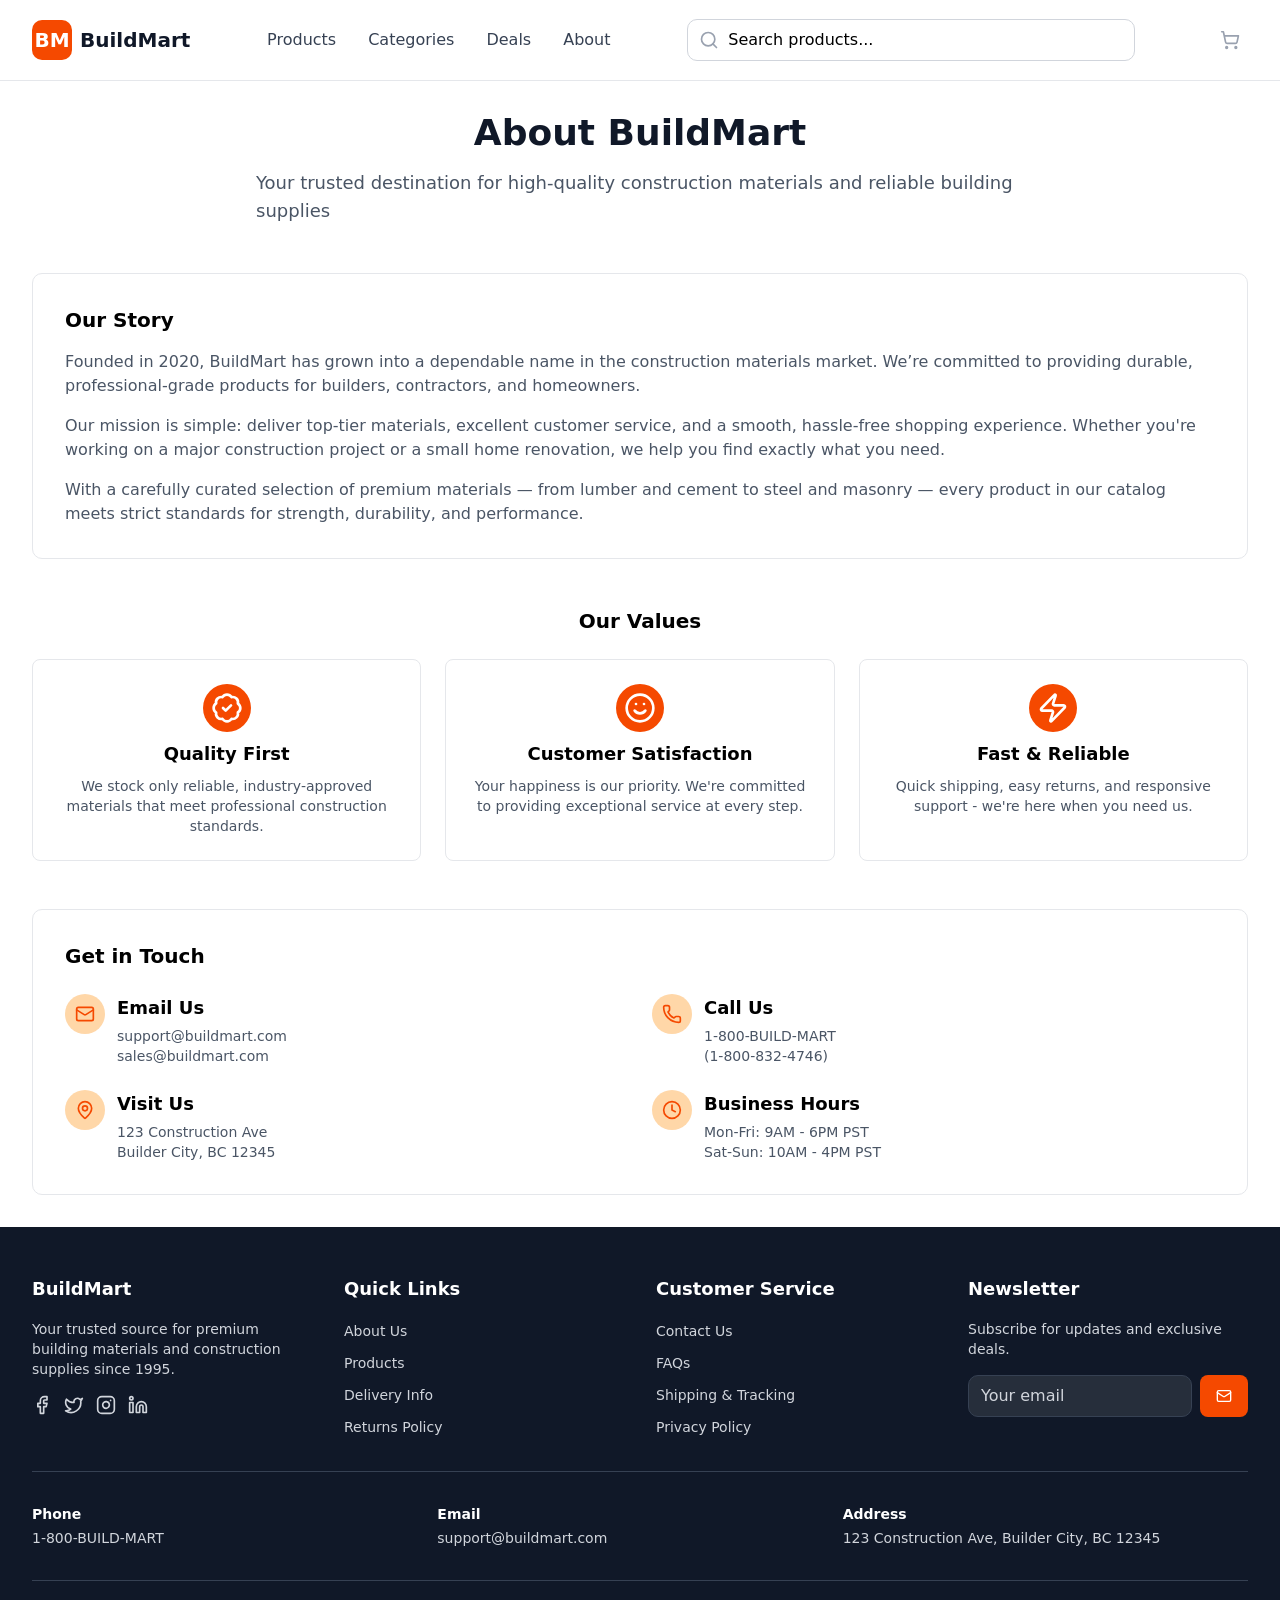
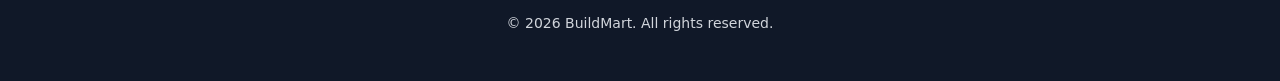
==== commit 612bad7e: "3rd task completed TODO скрытие/появление/обновление бейджа у иконки корзины (с количеством товаров)" ====
--- a/pages/about.html
+++ b/pages/about.html
@@ -41,8 +41,8 @@
                         <svg xmlns="http://www.w3.org/2000/svg" width="24" height="24" viewBox="0 0 24 24" fill="none" stroke="currentColor" stroke-width="2" stroke-linecap="round" stroke-linejoin="round" class="size-5 "><circle cx="8" cy="21" r="1"/><circle cx="19" cy="21" r="1"/>
                             <path d="M2.05 2.05h2l2.66 12.42a2 2 0 0 0 2 1.58h9.78a2 2 0 0 0 1.95-1.57l1.65-7.43H5.12"/>
                         </svg>
-                        <span class="absolute flex items-center justify-center -top-1 -right-1 bg-[#F54900] text-white text-xs size-5 rounded-full">
-                    1
+                        <span id="cart-quantity-text" style="display: none" class="absolute flex items-center justify-center -top-1 -right-1 bg-[#F54900] text-white text-xs size-5 rounded-full">
+                    0
                     </span>
                     </a>
                     <button class="p-2 text-[#99A1AF] hover:text-[#F54900] transition-colors md:hidden">
@@ -251,5 +251,6 @@
         </div>
     </footer>
 </div>
+<script type="module" src="../scripts/aboutPage.js"></script>
 </body>
 </html>
